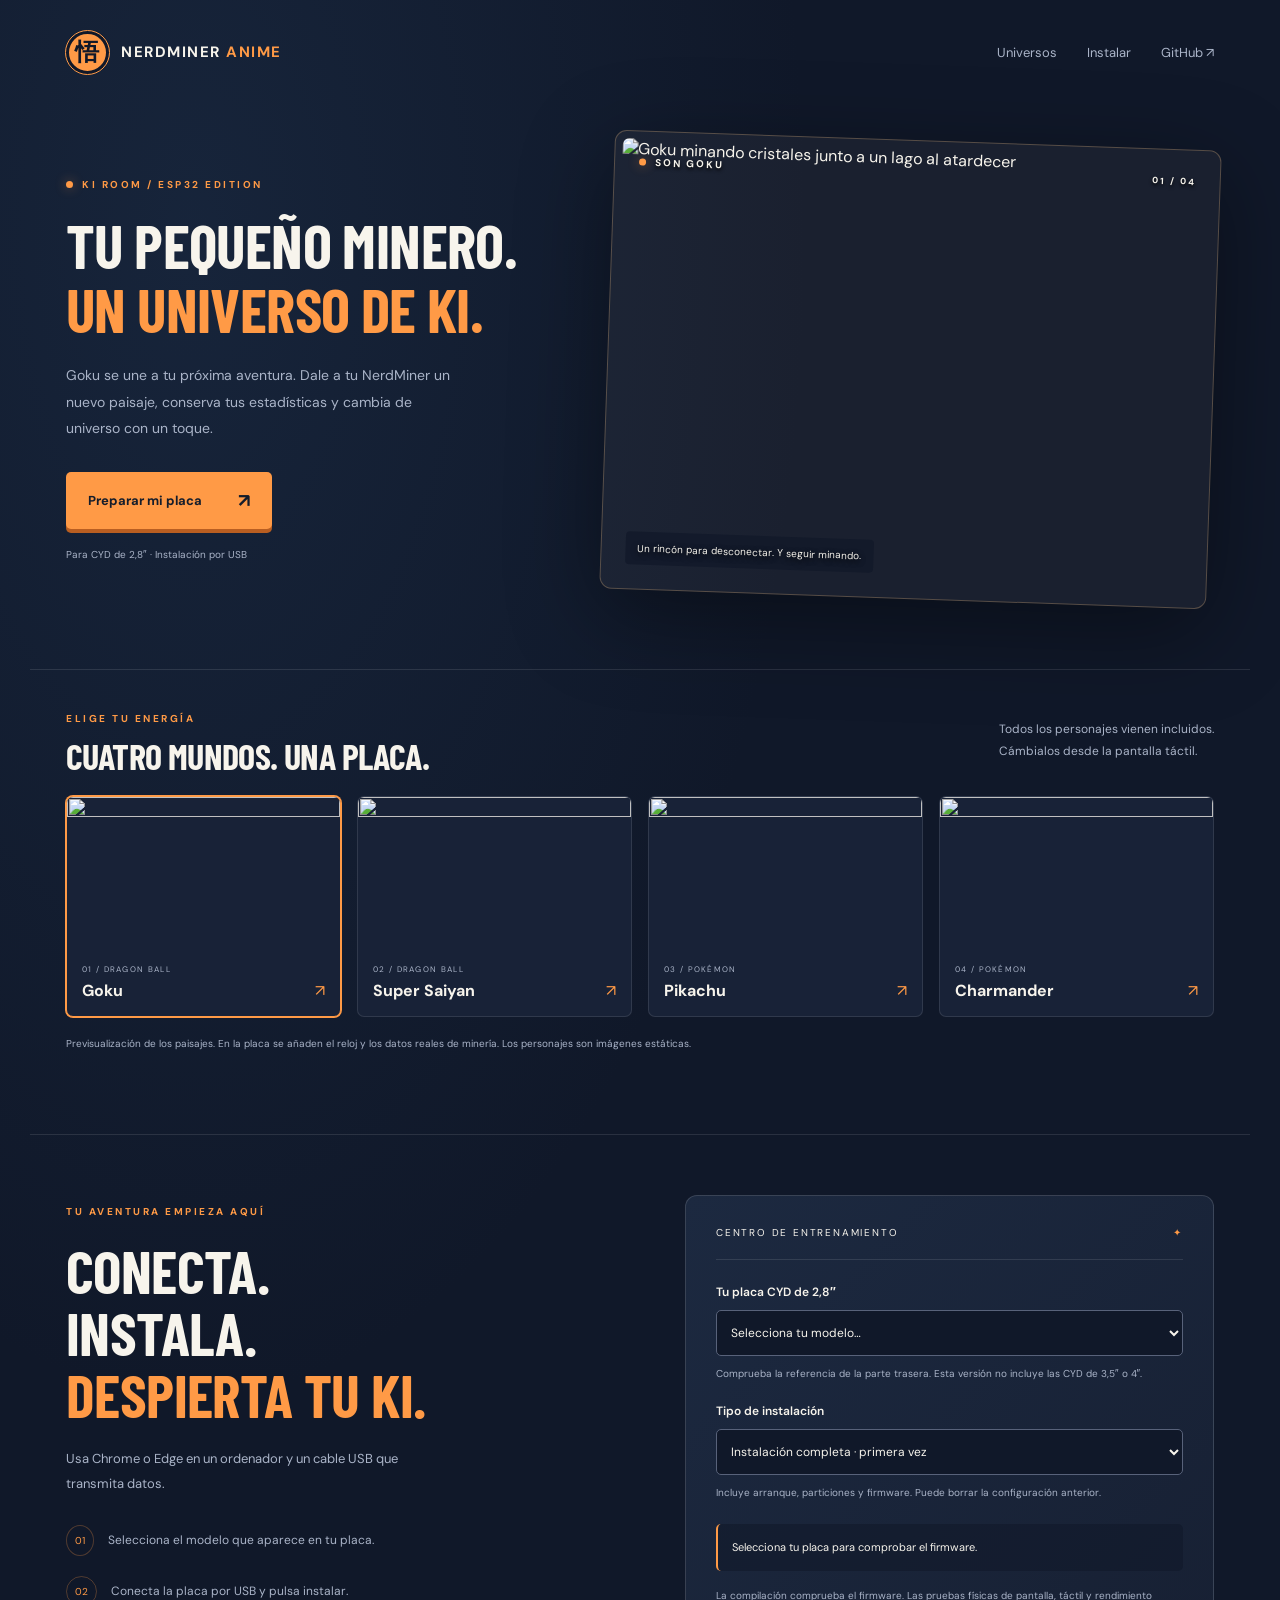
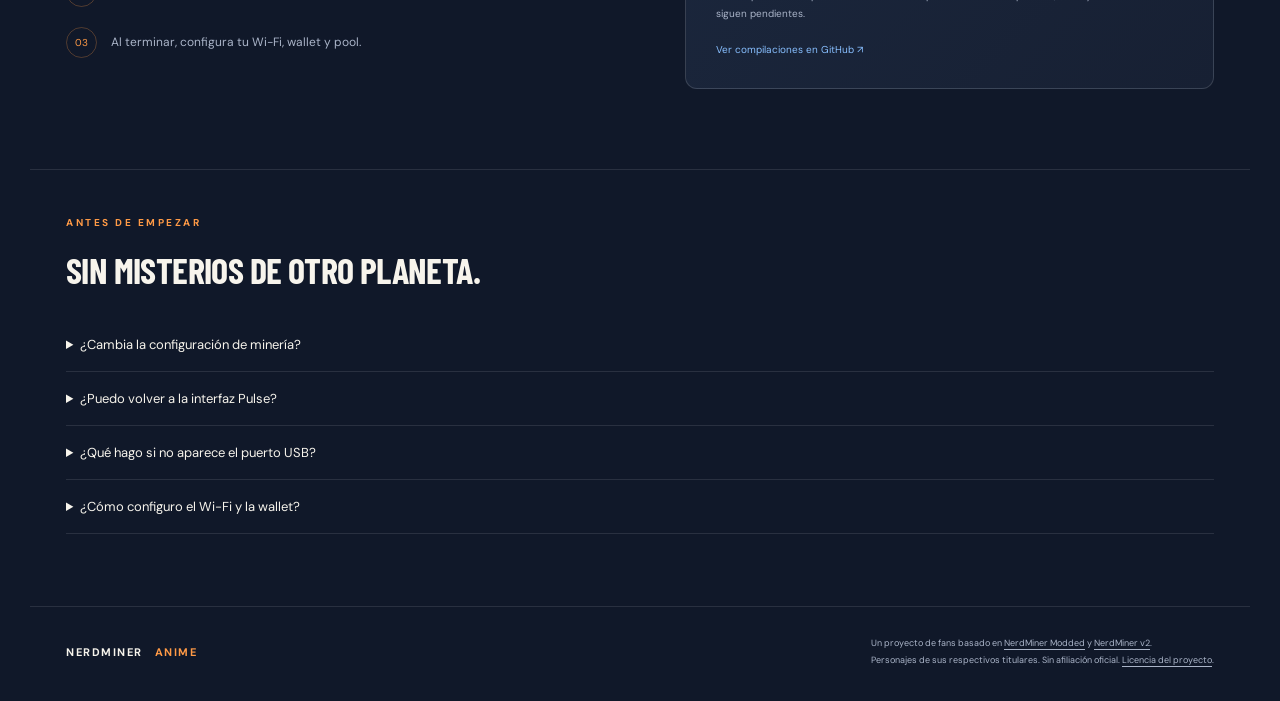
==== web/index.html @ 2f8c3a68 "Add Goku-themed KI Room web installer and automatic CYD builds Build both CYD variants before packag" ====
<!doctype html>
<html lang="es">
<head>
  <meta charset="utf-8">
  <meta name="viewport" content="width=device-width, initial-scale=1">
  <meta name="theme-color" content="#101829">
  <meta name="description" content="Instala NerdMiner Anime en tu CYD: Goku, Super Saiyan, Pikachu y Charmander en tu rincón de minería.">
  <title>NerdMiner Anime · KI Room</title>
  <link rel="stylesheet" href="style.css">
  <script type="module" src="https://unpkg.com/esp-web-tools@10/dist/web/install-button.js?module"></script>
  <script src="app.js" defer></script>
</head>
<body>
  <header class="nav wrap">
    <a class="brand" href="#"><span class="emblem" aria-hidden="true">悟</span><span>NERDMINER <strong>ANIME</strong></span></a>
    <nav aria-label="Principal"><a href="#universos">Universos</a><a href="#instalar">Instalar</a><a href="https://github.com/danielalejandrortizz-hash/NerdMiner-Anime">GitHub ↗</a></nav>
  </header>
  <main>
    <section class="hero wrap" aria-labelledby="hero-title">
      <div class="hero-copy">
        <p class="eyebrow"><span class="spark"></span> KI ROOM / ESP32 EDITION</p>
        <h1 id="hero-title">Tu pequeño minero.<br><em>Un universo de ki.</em></h1>
        <p class="intro">Goku se une a tu próxima aventura. Dale a tu NerdMiner un nuevo paisaje, conserva tus estadísticas y cambia de universo con un toque.</p>
        <a class="primary" href="#instalar">Preparar mi placa <span aria-hidden="true">↗</span></a>
        <p class="hero-note">Para CYD de 2,8″ · Instalación por USB</p>
      </div>
      <div class="scene-frame">
        <img id="hero-art" src="assets/goku-sunset.png" alt="Goku minando cristales junto a un lago al atardecer" fetchpriority="high" width="1448" height="1086">
        <div class="scene-label"><span class="spark"></span><span id="scene-name">SON GOKU</span><span>01 / 04</span></div>
        <span class="scene-caption">Un rincón para desconectar. Y seguir minando.</span>
      </div>
    </section>
    <section id="universos" class="universes wrap" aria-labelledby="universe-title">
      <div class="section-top"><div><p class="eyebrow">ELIGE TU ENERGÍA</p><h2 id="universe-title">Cuatro mundos. Una placa.</h2></div><p>Todos los personajes vienen incluidos.<br>Cámbialos desde la pantalla táctil.</p></div>
      <div class="characters" role="group" aria-label="Previsualizar personajes">
        <button class="character selected" data-scene="goku" aria-pressed="true"><img src="assets/goku-sunset.png" alt="" loading="lazy"><span><small>01 / DRAGON BALL</small><strong>Goku</strong><b aria-hidden="true">↗</b></span></button>
        <button class="character" data-scene="saiyan" aria-pressed="false"><img src="assets/saiyan-sunset.png" alt="" loading="lazy"><span><small>02 / DRAGON BALL</small><strong>Super Saiyan</strong><b aria-hidden="true">↗</b></span></button>
        <button class="character" data-scene="pikachu" aria-pressed="false"><img src="assets/pikachu-sunset.png" alt="" loading="lazy"><span><small>03 / POKÉMON</small><strong>Pikachu</strong><b aria-hidden="true">↗</b></span></button>
        <button class="character" data-scene="charmander" aria-pressed="false"><img src="assets/charmander-sunset.png" alt="" loading="lazy"><span><small>04 / POKÉMON</small><strong>Charmander</strong><b aria-hidden="true">↗</b></span></button>
      </div>
      <p class="caption">Previsualización de los paisajes. En la placa se añaden el reloj y los datos reales de minería. Los personajes son imágenes estáticas.</p>
    </section>
    <section id="instalar" class="installation wrap" aria-labelledby="install-title">
      <div class="install-copy"><p class="eyebrow">TU AVENTURA EMPIEZA AQUÍ</p><h2 id="install-title">Conecta.<br>Instala.<br><em>Despierta tu ki.</em></h2><p>Usa Chrome o Edge en un ordenador y un cable USB que transmita datos.</p><ol><li><span>01</span>Selecciona el modelo que aparece en tu placa.</li><li><span>02</span>Conecta la placa por USB y pulsa instalar.</li><li><span>03</span>Al terminar, configura tu Wi-Fi, wallet y pool.</li></ol></div>
      <div class="install-panel">
        <p class="panel-heading">CENTRO DE ENTRENAMIENTO <span aria-hidden="true">✦</span></p>
        <label for="board">Tu placa CYD de 2,8″</label>
        <select id="board"><option value="">Selecciona tu modelo…</option><option value="ESP32-2432S028R-Room">ESP32-2432S028R · un USB</option><option value="ESP32_2432S028_2USB-Room">ESP32-2432S028 · dos USB</option></select>
        <p class="field-help">Comprueba la referencia de la parte trasera. Esta versión no incluye las CYD de 3,5″ o 4″.</p>
        <label for="install-mode">Tipo de instalación</label>
        <select id="install-mode"><option value="factory">Instalación completa · primera vez</option><option value="update">Actualizar · ya tengo KI Room instalado</option></select>
        <p id="mode-help" class="field-help">Incluye arranque, particiones y firmware. Puede borrar la configuración anterior.</p>
        <div class="build-state" id="build-state" role="status" aria-live="polite">Selecciona tu placa para comprobar el firmware.</div>
        <esp-web-install-button id="installer" hidden><button slot="activate" class="primary install-button">Instalar en mi placa <span aria-hidden="true">⚡</span></button><p slot="unsupported" class="browser-help">Abre esta página en Chrome o Edge en un ordenador con conexión USB.</p><p slot="not-allowed" class="browser-help">La instalación necesita HTTPS o localhost.</p></esp-web-install-button>
        <a id="download" class="download" hidden>Descargar archivo .bin ↓</a>
        <p id="hardware-note" class="fineprint">La compilación comprueba el firmware. Las pruebas físicas de pantalla, táctil y rendimiento siguen pendientes.</p>
        <a class="text-link" href="https://github.com/danielalejandrortizz-hash/NerdMiner-Anime/actions">Ver compilaciones en GitHub ↗</a>
      </div>
    </section>
    <section class="faq wrap" aria-labelledby="faq-title"><p class="eyebrow">ANTES DE EMPEZAR</p><h2 id="faq-title">Sin misterios de otro planeta.</h2><details><summary>¿Cambia la configuración de minería?</summary><p>KI Room conserva el código de minería, Stratum y los ajustes de wallet y pool del proyecto base. La interfaz añade los paisajes, el reloj y el selector de personajes. El rendimiento con esta interfaz está pendiente de pruebas en placa.</p></details><details><summary>¿Puedo volver a la interfaz Pulse?</summary><p>Sí. Abre la página TEMAS en la pantalla de la placa y toca «VOLVER A PULSE / ORIGINAL».</p></details><details><summary>¿Qué hago si no aparece el puerto USB?</summary><p>Prueba otro cable de datos, cierra otros programas que usen el puerto y revisa el controlador USB de tu placa. Si no conecta, consulta las instrucciones del fabricante para entrar en modo de arranque.</p></details><details><summary>¿Cómo configuro el Wi-Fi y la wallet?</summary><p>Tras la instalación, sigue las instrucciones de la pantalla y el portal de configuración del NerdMiner. Introduce tu Wi-Fi, la dirección pública de tu wallet y el pool. Nunca necesitas introducir la frase semilla de tu wallet.</p></details></section>
  </main>
  <footer class="wrap"><a class="brand" href="#">NERDMINER <strong>ANIME</strong></a><p>Un proyecto de fans basado en <a href="https://github.com/HenrysCat/NerdMiner-Modded">NerdMiner Modded</a> y <a href="https://github.com/BitMaker-hub/NerdMiner_v2">NerdMiner v2</a>.<br>Personajes de sus respectivos titulares. Sin afiliación oficial. <a href="https://github.com/danielalejandrortizz-hash/NerdMiner-Anime/blob/main/LICENSE">Licencia del proyecto</a>.</p></footer>
</body>
</html>
---- web/style.css ----
@import url('https://fonts.googleapis.com/css2?family=Barlow+Condensed:wght@600;700;800&family=DM+Sans:wght@400;500;600;700&display=swap');
:root{color-scheme:dark;--bg:#101829;--panel:#182237;--ink:#f7f4ec;--muted:#aab4c8;--orange:#ff9a46;--line:#ffffff1b;--blue:#88bfff;font-family:'DM Sans',sans-serif;scroll-behavior:smooth}*{box-sizing:border-box}body{margin:0;background:radial-gradient(ellipse at 15% 10%,#21375566,transparent 40%),var(--bg);color:var(--ink)}[hidden]{display:none!important}a{color:inherit;text-decoration:none}button,select{font:inherit}button,a,select{touch-action:manipulation}button:focus-visible,a:focus-visible,select:focus-visible,summary:focus-visible{outline:3px solid var(--blue);outline-offset:5px}.wrap{max-width:1220px;margin:auto;padding-left:36px;padding-right:36px}.nav{height:104px;display:flex;justify-content:space-between;align-items:center}.brand{display:flex;align-items:center;gap:12px;font-size:15px;letter-spacing:1.5px;font-weight:700}.brand strong{color:var(--orange)}.emblem{display:grid;place-items:center;background:var(--orange);border-radius:50%;color:var(--bg);font-size:24px;width:43px;height:43px;border:3px solid #101829;outline:1px solid var(--orange)}nav{display:flex;gap:30px;font-size:13px;color:var(--muted)}nav a:hover,.text-link:hover{color:var(--orange)}.hero{display:grid;grid-template-columns:.92fr 1.08fr;align-items:center;gap:24px;min-height:555px;padding-top:36px;padding-bottom:70px}.eyebrow{font-size:10px;font-weight:700;letter-spacing:2.5px;color:var(--orange);display:flex;align-items:center;gap:9px}.spark{display:inline-block;width:7px;height:7px;border-radius:50%;background:var(--orange);box-shadow:0 0 12px #ff9a4677}h1,h2{font-family:'Barlow Condensed','Arial Narrow',sans-serif;text-transform:uppercase;letter-spacing:-.6px;line-height:1.03;margin:22px 0}h1{font-size:clamp(46px,4.8vw,68px)}em{font-style:normal;color:var(--orange)}.intro{max-width:400px;color:var(--muted);font-size:14px;line-height:1.9;margin-bottom:30px}.primary{background:var(--orange);color:#151d2b;display:inline-flex;justify-content:space-between;align-items:center;gap:36px;padding:16px 22px;font-size:13px;font-weight:700;border:0;border-radius:5px;cursor:pointer;box-shadow:0 4px 0 #b95e21;transition:background .2s,transform .2s}.primary:hover{background:#ffb36e;transform:translateY(-2px)}.primary span{font-size:19px}.hero-note{font-size:10px;color:var(--muted);margin-top:19px}.scene-frame{position:relative;border:1px solid #ffc68944;border-radius:12px;padding:7px;background:#ffddac0b;transform:rotate(2deg);box-shadow:0 24px 90px #0006}.scene-frame>img{display:block;width:100%;height:auto;aspect-ratio:4/3;object-fit:cover;border-radius:7px}.scene-label{position:absolute;left:24px;right:24px;top:24px;display:flex;align-items:center;gap:9px;font-size:10px;font-weight:700;letter-spacing:2px;text-shadow:0 2px 4px #000}.scene-label>span:last-child{margin-left:auto;font-size:9px}.scene-caption{position:absolute;left:24px;right:24px;bottom:24px;font-size:10px;text-shadow:0 2px 6px #000;background:#101829b3;padding:10px 12px;border-radius:4px;width:fit-content}.universes{padding-top:32px;padding-bottom:72px;border-top:1px solid var(--line)}.section-top{display:flex;align-items:end;justify-content:space-between;margin-bottom:22px}.section-top h2{font-size:36px;margin:12px 0 0}.section-top>p{font-size:12px;line-height:1.8;color:var(--muted)}.characters{display:grid;grid-template-columns:repeat(4,1fr);gap:16px}.character{text-align:left;padding:0;border:1px solid var(--line);border-radius:7px;overflow:hidden;background:var(--panel);color:var(--ink);cursor:pointer;transition:transform .2s,border-color .2s}.character:hover{transform:translateY(-4px);border-color:var(--orange)}.character.selected{border-color:var(--orange);box-shadow:0 0 0 1px var(--orange)}.character img{display:block;width:100%;aspect-ratio:1.8;object-fit:cover}.character>span{padding:15px;display:grid;grid-template-columns:1fr auto;gap:6px}.character small{grid-column:1/-1;color:var(--muted);font-size:8px;letter-spacing:1.3px}.character strong{font-size:16px}.character b{color:var(--orange);font-weight:400}.caption{font-size:10px;color:var(--muted);line-height:1.7;margin-top:18px}.installation{display:grid;grid-template-columns:1fr 1fr;gap:90px;padding-top:60px;padding-bottom:80px;border-top:1px solid var(--line)}.install-copy h2{font-size:60px;margin-top:22px}.install-copy>p:not(.eyebrow){max-width:340px;font-size:13px;line-height:1.9;color:var(--muted)}ol{list-style:none;padding:0;margin-top:28px}li{display:flex;gap:14px;align-items:center;margin:20px 0;font-size:12px;color:var(--muted)}li>span{color:var(--orange);font-size:10px;border:1px solid #ff9a4644;padding:8px;border-radius:50%}.install-panel{background:linear-gradient(135deg,#1c2940,#172033);border:1px solid #ffffff24;border-radius:12px;padding:30px;align-self:start}.panel-heading{font-size:10px;letter-spacing:1.8px;border-bottom:1px solid var(--line);padding-bottom:20px;margin:0 0 24px;display:flex;justify-content:space-between}.panel-heading span{color:var(--orange)}label{display:block;font-size:12px;font-weight:600;margin:20px 0 10px}select{width:100%;background:#101829;color:var(--ink);border:1px solid #58627a;border-radius:5px;padding:13px 10px;font-size:12px}.field-help{font-size:10px;line-height:1.8;color:var(--muted);margin-top:9px}.build-state{font-size:11px;line-height:1.7;background:#10182988;padding:14px;border-radius:5px;margin:22px 0 16px;border-left:2px solid var(--orange)}.install-button{width:100%;margin-bottom:14px}.download{display:block;text-align:center;color:var(--blue);font-size:11px;padding:10px}.fineprint,.browser-help{color:var(--muted);font-size:10px;line-height:1.8}.text-link{display:inline-block;font-size:10px;color:var(--blue);margin-top:10px}.faq{padding-top:36px;padding-bottom:72px;border-top:1px solid var(--line)}.faq h2{font-size:36px;margin-bottom:30px}details{border-bottom:1px solid var(--line);padding:18px 0}summary{cursor:pointer;font-size:13px}details p{font-size:12px;color:var(--muted);line-height:1.9;max-width:800px}footer{border-top:1px solid var(--line);display:flex;justify-content:space-between;gap:30px;padding-top:28px;padding-bottom:32px}footer .brand{font-size:11px}footer p{font-size:9px;color:var(--muted);line-height:1.9;margin:0}footer p a{text-decoration:underline;text-underline-offset:3px}@media(max-width:900px){.hero{grid-template-columns:1fr 1fr;gap:20px}h1{font-size:48px}.installation{gap:40px}.install-copy h2{font-size:52px}.characters{gap:10px}.character strong{font-size:13px}}@media(max-width:640px){.wrap{padding-left:22px;padding-right:22px}.nav{height:85px}.brand{font-size:11px;gap:8px}.emblem{width:34px;height:34px;font-size:20px}nav{gap:16px;font-size:11px}nav a:first-child{display:none}.hero{grid-template-columns:1fr;padding-top:26px;gap:36px;padding-bottom:54px}h1{font-size:54px}.intro{max-width:100%}.scene-frame{transform:rotate(1deg)}.section-top{display:block}.section-top h2,.faq h2{font-size:32px}.characters{grid-template-columns:1fr 1fr;gap:14px}.character strong{font-size:15px}.installation{grid-template-columns:1fr;gap:26px;padding-top:36px;padding-bottom:50px}.install-copy h2{font-size:52px}.install-panel{padding:23px}.universes{padding-bottom:42px}footer{flex-direction:column;gap:18px}.hero-note{font-size:11px}}@media(prefers-reduced-motion:reduce){:root{scroll-behavior:auto}*{transition:none!important}}
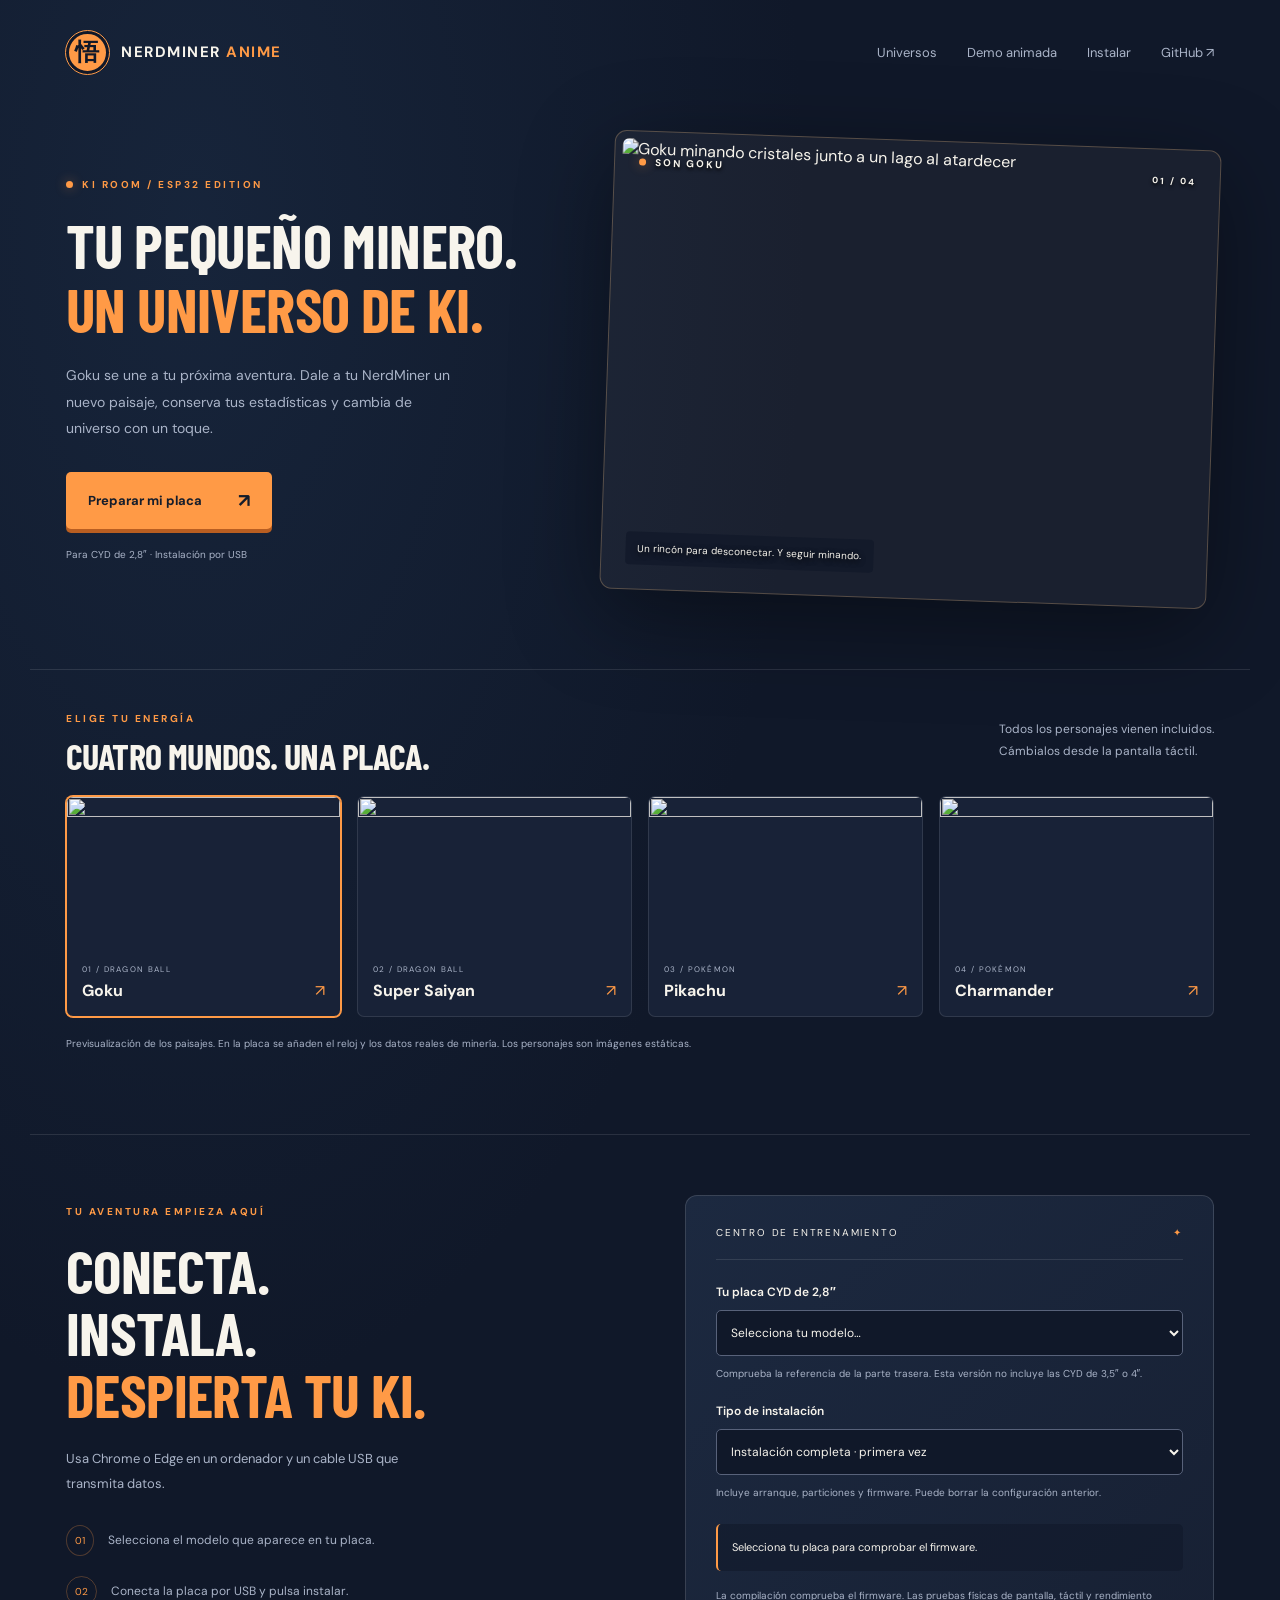
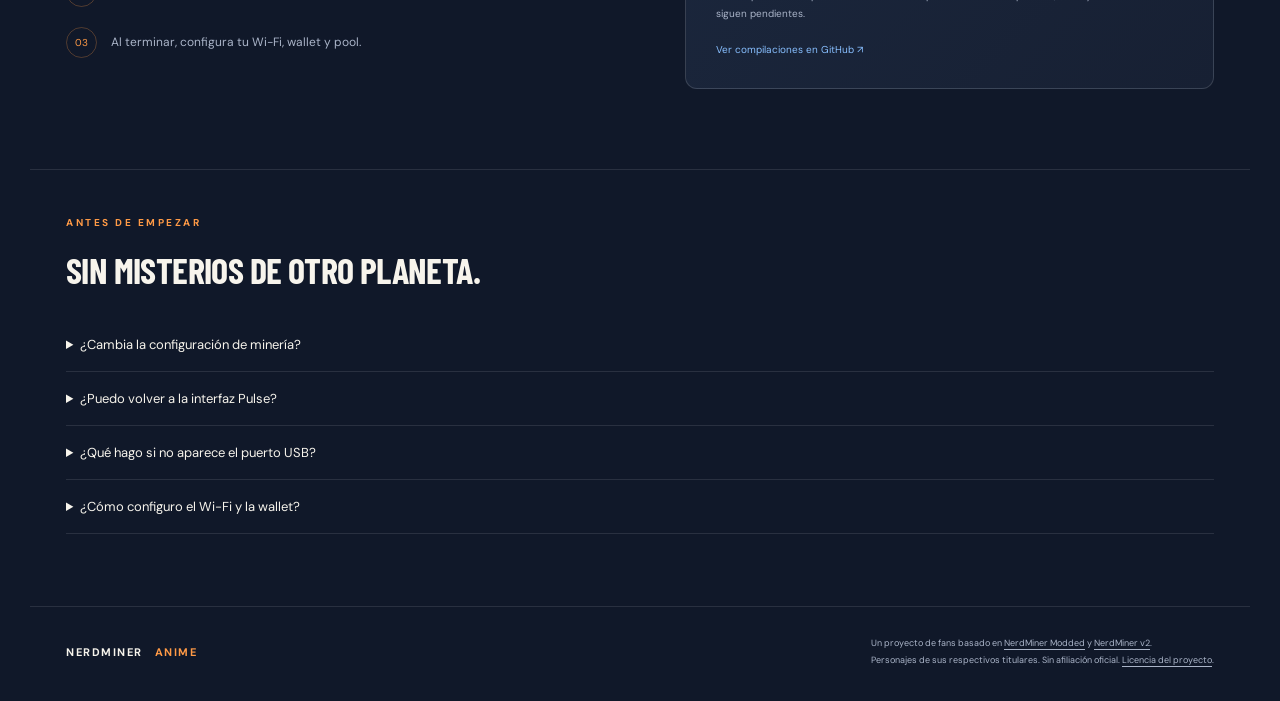
==== commit e425a386: "Add approved animated KI Miner demo with Goku mining effects" ====
--- a/web/index.html
+++ b/web/index.html
@@ -13,7 +13,7 @@
 <body>
   <header class="nav wrap">
     <a class="brand" href="#"><span class="emblem" aria-hidden="true">悟</span><span>NERDMINER <strong>ANIME</strong></span></a>
-    <nav aria-label="Principal"><a href="#universos">Universos</a><a href="#instalar">Instalar</a><a href="https://github.com/danielalejandrortizz-hash/NerdMiner-Anime">GitHub ↗</a></nav>
+    <nav aria-label="Principal"><a href="#universos">Universos</a><a href="demo/">Demo animada</a><a href="#instalar">Instalar</a><a href="https://github.com/danielalejandrortizz-hash/NerdMiner-Anime">GitHub ↗</a></nav>
   </header>
   <main>
     <section class="hero wrap" aria-labelledby="hero-title">
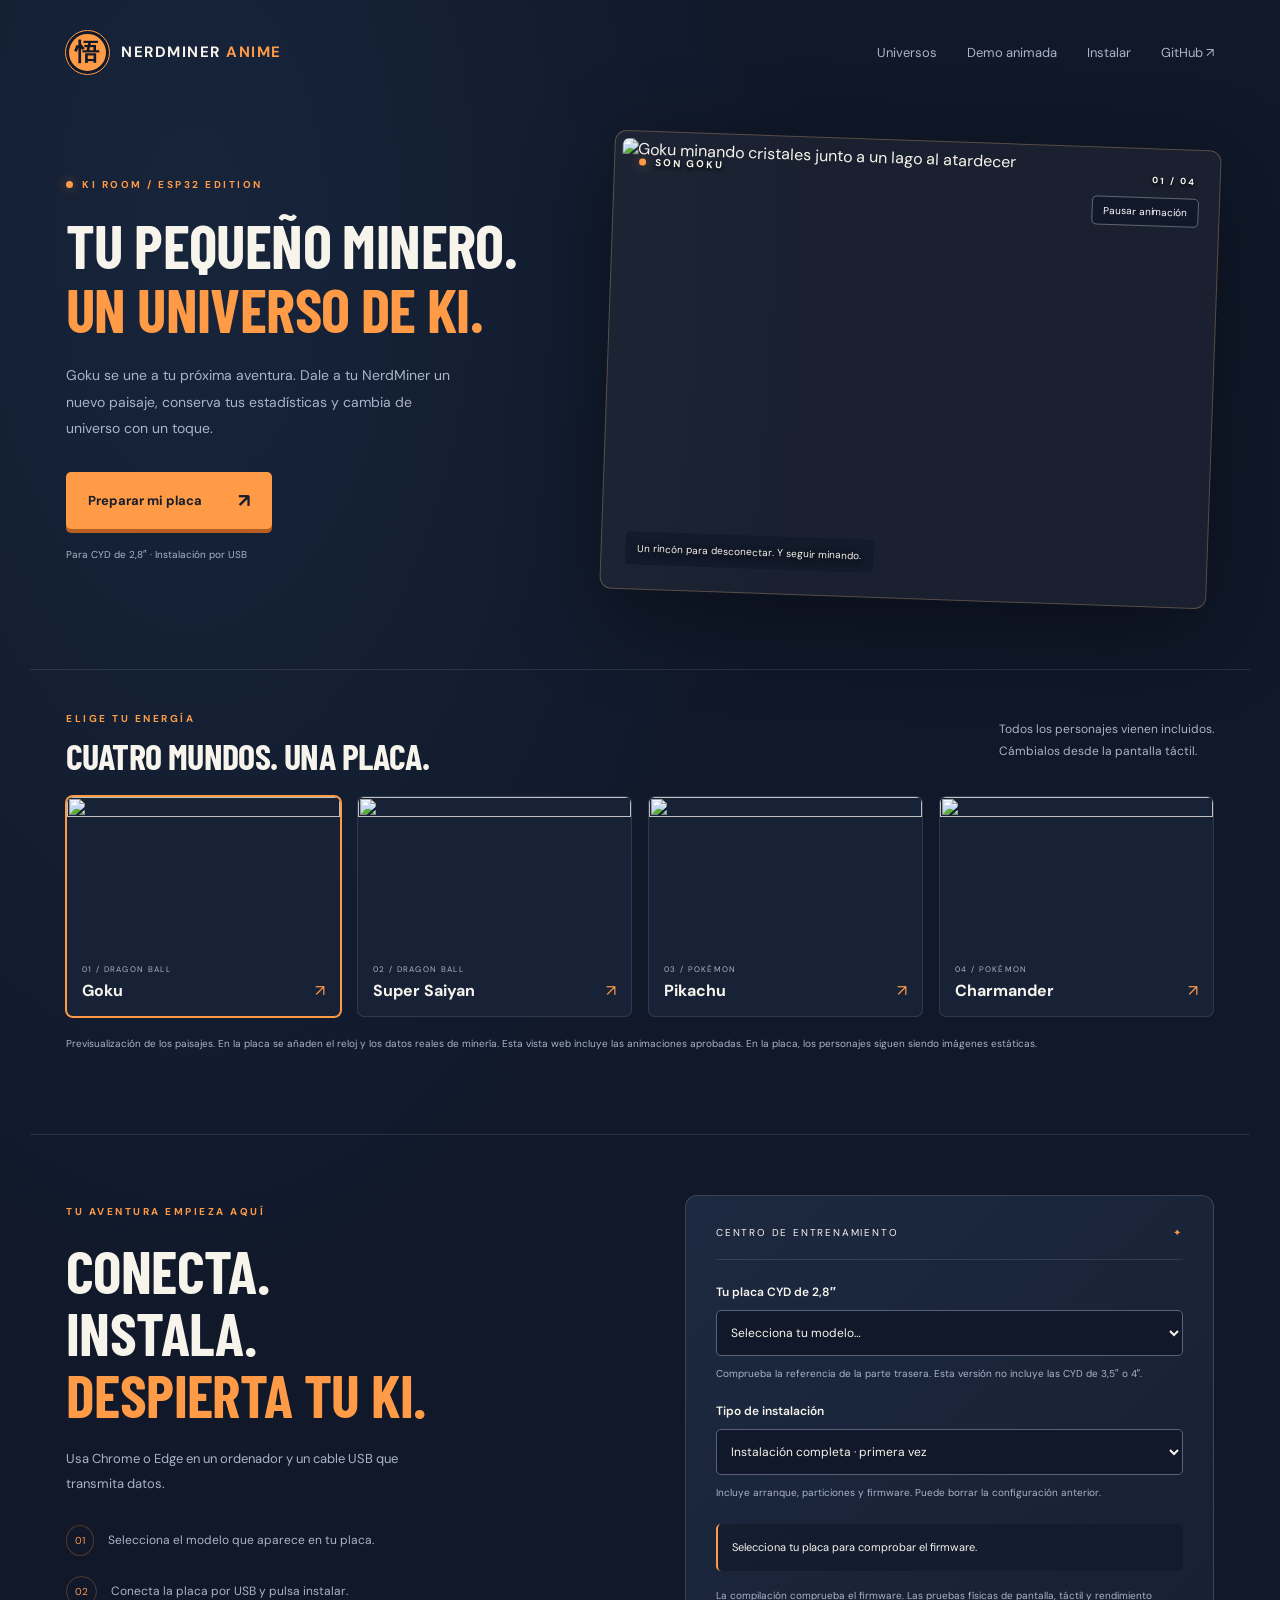
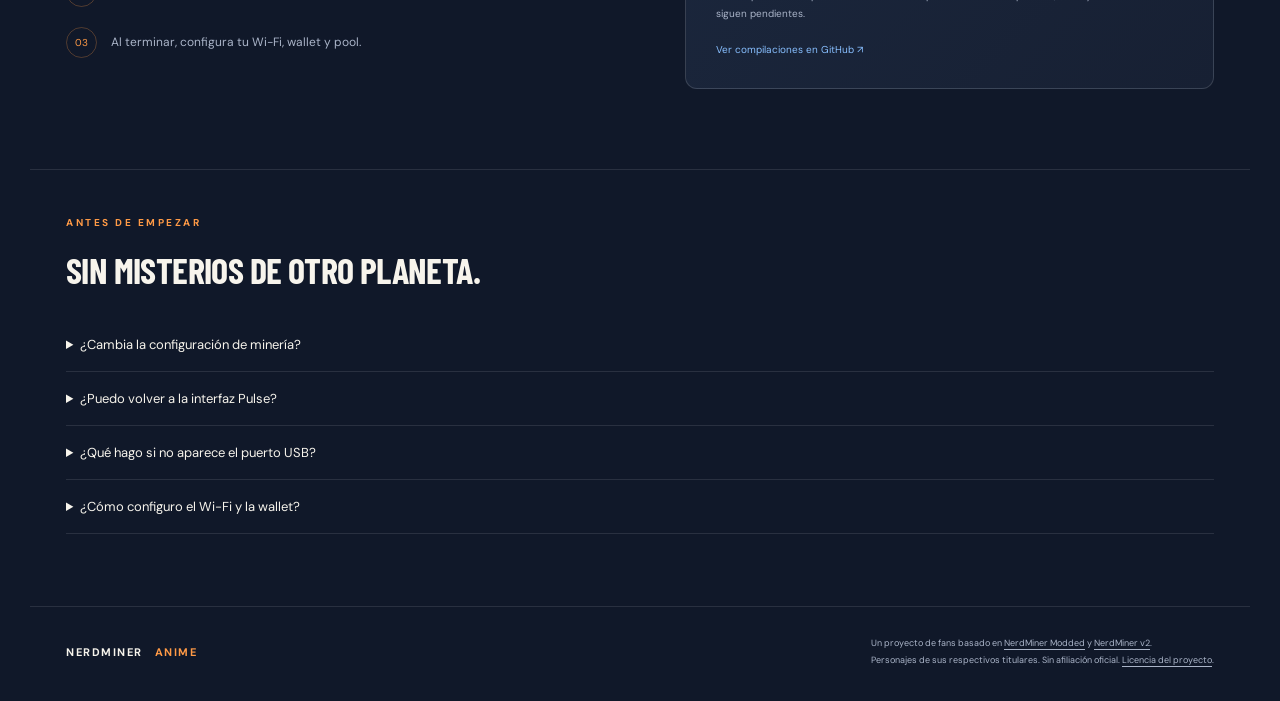
==== commit 53e000e6: "Animate installer hero directly with approved character and lake effects" ====
--- a/web/index.html
+++ b/web/index.html
@@ -9,6 +9,7 @@
   <link rel="stylesheet" href="style.css">
   <script type="module" src="https://unpkg.com/esp-web-tools@10/dist/web/install-button.js?module"></script>
   <script src="app.js" defer></script>
+  <script src="scene-animation.js?v=1" defer></script>
 </head>
 <body>
   <header class="nav wrap">
@@ -25,6 +26,7 @@
         <p class="hero-note">Para CYD de 2,8″ · Instalación por USB</p>
       </div>
       <div class="scene-frame">
+        <button id="hero-pause" class="animation-pause" aria-pressed="false">Pausar animación</button>
         <img id="hero-art" src="assets/goku-sunset.png" alt="Goku minando cristales junto a un lago al atardecer" fetchpriority="high" width="1448" height="1086">
         <div class="scene-label"><span class="spark"></span><span id="scene-name">SON GOKU</span><span>01 / 04</span></div>
         <span class="scene-caption">Un rincón para desconectar. Y seguir minando.</span>
@@ -38,7 +40,7 @@
         <button class="character" data-scene="pikachu" aria-pressed="false"><img src="assets/pikachu-sunset.png" alt="" loading="lazy"><span><small>03 / POKÉMON</small><strong>Pikachu</strong><b aria-hidden="true">↗</b></span></button>
         <button class="character" data-scene="charmander" aria-pressed="false"><img src="assets/charmander-sunset.png" alt="" loading="lazy"><span><small>04 / POKÉMON</small><strong>Charmander</strong><b aria-hidden="true">↗</b></span></button>
       </div>
-      <p class="caption">Previsualización de los paisajes. En la placa se añaden el reloj y los datos reales de minería. Los personajes son imágenes estáticas.</p>
+      <p class="caption">Previsualización de los paisajes. En la placa se añaden el reloj y los datos reales de minería. Esta vista web incluye las animaciones aprobadas. En la placa, los personajes siguen siendo imágenes estáticas.</p>
     </section>
     <section id="instalar" class="installation wrap" aria-labelledby="install-title">
       <div class="install-copy"><p class="eyebrow">TU AVENTURA EMPIEZA AQUÍ</p><h2 id="install-title">Conecta.<br>Instala.<br><em>Despierta tu ki.</em></h2><p>Usa Chrome o Edge en un ordenador y un cable USB que transmita datos.</p><ol><li><span>01</span>Selecciona el modelo que aparece en tu placa.</li><li><span>02</span>Conecta la placa por USB y pulsa instalar.</li><li><span>03</span>Al terminar, configura tu Wi-Fi, wallet y pool.</li></ol></div>
--- a/web/style.css
+++ b/web/style.css
@@ -1,2 +1,5 @@
 @import url('https://fonts.googleapis.com/css2?family=Barlow+Condensed:wght@600;700;800&family=DM+Sans:wght@400;500;600;700&display=swap');
 :root{color-scheme:dark;--bg:#101829;--panel:#182237;--ink:#f7f4ec;--muted:#aab4c8;--orange:#ff9a46;--line:#ffffff1b;--blue:#88bfff;font-family:'DM Sans',sans-serif;scroll-behavior:smooth}*{box-sizing:border-box}body{margin:0;background:radial-gradient(ellipse at 15% 10%,#21375566,transparent 40%),var(--bg);color:var(--ink)}[hidden]{display:none!important}a{color:inherit;text-decoration:none}button,select{font:inherit}button,a,select{touch-action:manipulation}button:focus-visible,a:focus-visible,select:focus-visible,summary:focus-visible{outline:3px solid var(--blue);outline-offset:5px}.wrap{max-width:1220px;margin:auto;padding-left:36px;padding-right:36px}.nav{height:104px;display:flex;justify-content:space-between;align-items:center}.brand{display:flex;align-items:center;gap:12px;font-size:15px;letter-spacing:1.5px;font-weight:700}.brand strong{color:var(--orange)}.emblem{display:grid;place-items:center;background:var(--orange);border-radius:50%;color:var(--bg);font-size:24px;width:43px;height:43px;border:3px solid #101829;outline:1px solid var(--orange)}nav{display:flex;gap:30px;font-size:13px;color:var(--muted)}nav a:hover,.text-link:hover{color:var(--orange)}.hero{display:grid;grid-template-columns:.92fr 1.08fr;align-items:center;gap:24px;min-height:555px;padding-top:36px;padding-bottom:70px}.eyebrow{font-size:10px;font-weight:700;letter-spacing:2.5px;color:var(--orange);display:flex;align-items:center;gap:9px}.spark{display:inline-block;width:7px;height:7px;border-radius:50%;background:var(--orange);box-shadow:0 0 12px #ff9a4677}h1,h2{font-family:'Barlow Condensed','Arial Narrow',sans-serif;text-transform:uppercase;letter-spacing:-.6px;line-height:1.03;margin:22px 0}h1{font-size:clamp(46px,4.8vw,68px)}em{font-style:normal;color:var(--orange)}.intro{max-width:400px;color:var(--muted);font-size:14px;line-height:1.9;margin-bottom:30px}.primary{background:var(--orange);color:#151d2b;display:inline-flex;justify-content:space-between;align-items:center;gap:36px;padding:16px 22px;font-size:13px;font-weight:700;border:0;border-radius:5px;cursor:pointer;box-shadow:0 4px 0 #b95e21;transition:background .2s,transform .2s}.primary:hover{background:#ffb36e;transform:translateY(-2px)}.primary span{font-size:19px}.hero-note{font-size:10px;color:var(--muted);margin-top:19px}.scene-frame{position:relative;border:1px solid #ffc68944;border-radius:12px;padding:7px;background:#ffddac0b;transform:rotate(2deg);box-shadow:0 24px 90px #0006}.scene-frame>img{display:block;width:100%;height:auto;aspect-ratio:4/3;object-fit:cover;border-radius:7px}.scene-label{position:absolute;left:24px;right:24px;top:24px;display:flex;align-items:center;gap:9px;font-size:10px;font-weight:700;letter-spacing:2px;text-shadow:0 2px 4px #000}.scene-label>span:last-child{margin-left:auto;font-size:9px}.scene-caption{position:absolute;left:24px;right:24px;bottom:24px;font-size:10px;text-shadow:0 2px 6px #000;background:#101829b3;padding:10px 12px;border-radius:4px;width:fit-content}.universes{padding-top:32px;padding-bottom:72px;border-top:1px solid var(--line)}.section-top{display:flex;align-items:end;justify-content:space-between;margin-bottom:22px}.section-top h2{font-size:36px;margin:12px 0 0}.section-top>p{font-size:12px;line-height:1.8;color:var(--muted)}.characters{display:grid;grid-template-columns:repeat(4,1fr);gap:16px}.character{text-align:left;padding:0;border:1px solid var(--line);border-radius:7px;overflow:hidden;background:var(--panel);color:var(--ink);cursor:pointer;transition:transform .2s,border-color .2s}.character:hover{transform:translateY(-4px);border-color:var(--orange)}.character.selected{border-color:var(--orange);box-shadow:0 0 0 1px var(--orange)}.character img{display:block;width:100%;aspect-ratio:1.8;object-fit:cover}.character>span{padding:15px;display:grid;grid-template-columns:1fr auto;gap:6px}.character small{grid-column:1/-1;color:var(--muted);font-size:8px;letter-spacing:1.3px}.character strong{font-size:16px}.character b{color:var(--orange);font-weight:400}.caption{font-size:10px;color:var(--muted);line-height:1.7;margin-top:18px}.installation{display:grid;grid-template-columns:1fr 1fr;gap:90px;padding-top:60px;padding-bottom:80px;border-top:1px solid var(--line)}.install-copy h2{font-size:60px;margin-top:22px}.install-copy>p:not(.eyebrow){max-width:340px;font-size:13px;line-height:1.9;color:var(--muted)}ol{list-style:none;padding:0;margin-top:28px}li{display:flex;gap:14px;align-items:center;margin:20px 0;font-size:12px;color:var(--muted)}li>span{color:var(--orange);font-size:10px;border:1px solid #ff9a4644;padding:8px;border-radius:50%}.install-panel{background:linear-gradient(135deg,#1c2940,#172033);border:1px solid #ffffff24;border-radius:12px;padding:30px;align-self:start}.panel-heading{font-size:10px;letter-spacing:1.8px;border-bottom:1px solid var(--line);padding-bottom:20px;margin:0 0 24px;display:flex;justify-content:space-between}.panel-heading span{color:var(--orange)}label{display:block;font-size:12px;font-weight:600;margin:20px 0 10px}select{width:100%;background:#101829;color:var(--ink);border:1px solid #58627a;border-radius:5px;padding:13px 10px;font-size:12px}.field-help{font-size:10px;line-height:1.8;color:var(--muted);margin-top:9px}.build-state{font-size:11px;line-height:1.7;background:#10182988;padding:14px;border-radius:5px;margin:22px 0 16px;border-left:2px solid var(--orange)}.install-button{width:100%;margin-bottom:14px}.download{display:block;text-align:center;color:var(--blue);font-size:11px;padding:10px}.fineprint,.browser-help{color:var(--muted);font-size:10px;line-height:1.8}.text-link{display:inline-block;font-size:10px;color:var(--blue);margin-top:10px}.faq{padding-top:36px;padding-bottom:72px;border-top:1px solid var(--line)}.faq h2{font-size:36px;margin-bottom:30px}details{border-bottom:1px solid var(--line);padding:18px 0}summary{cursor:pointer;font-size:13px}details p{font-size:12px;color:var(--muted);line-height:1.9;max-width:800px}footer{border-top:1px solid var(--line);display:flex;justify-content:space-between;gap:30px;padding-top:28px;padding-bottom:32px}footer .brand{font-size:11px}footer p{font-size:9px;color:var(--muted);line-height:1.9;margin:0}footer p a{text-decoration:underline;text-underline-offset:3px}@media(max-width:900px){.hero{grid-template-columns:1fr 1fr;gap:20px}h1{font-size:48px}.installation{gap:40px}.install-copy h2{font-size:52px}.characters{gap:10px}.character strong{font-size:13px}}@media(max-width:640px){.wrap{padding-left:22px;padding-right:22px}.nav{height:85px}.brand{font-size:11px;gap:8px}.emblem{width:34px;height:34px;font-size:20px}nav{gap:16px;font-size:11px}nav a:first-child{display:none}.hero{grid-template-columns:1fr;padding-top:26px;gap:36px;padding-bottom:54px}h1{font-size:54px}.intro{max-width:100%}.scene-frame{transform:rotate(1deg)}.section-top{display:block}.section-top h2,.faq h2{font-size:32px}.characters{grid-template-columns:1fr 1fr;gap:14px}.character strong{font-size:15px}.installation{grid-template-columns:1fr;gap:26px;padding-top:36px;padding-bottom:50px}.install-copy h2{font-size:52px}.install-panel{padding:23px}.universes{padding-bottom:42px}footer{flex-direction:column;gap:18px}.hero-note{font-size:11px}}@media(prefers-reduced-motion:reduce){:root{scroll-behavior:auto}*{transition:none!important}}
+
+/* Approved animated scene, directly on the installer. */
+.scene-frame>.scene-motion{position:absolute;left:7px;top:7px;width:calc(100% - 14px);height:calc(100% - 14px);border-radius:7px;pointer-events:none}.scene-label,.scene-caption{z-index:1}.animation-pause{position:absolute;right:20px;top:48px;z-index:2;border:1px solid #ffffff55;border-radius:5px;padding:7px 10px;background:#101829c9;color:#fff;font:inherit;font-size:10px;cursor:pointer}.animation-pause:focus-visible{outline:3px solid var(--blue);outline-offset:3px}
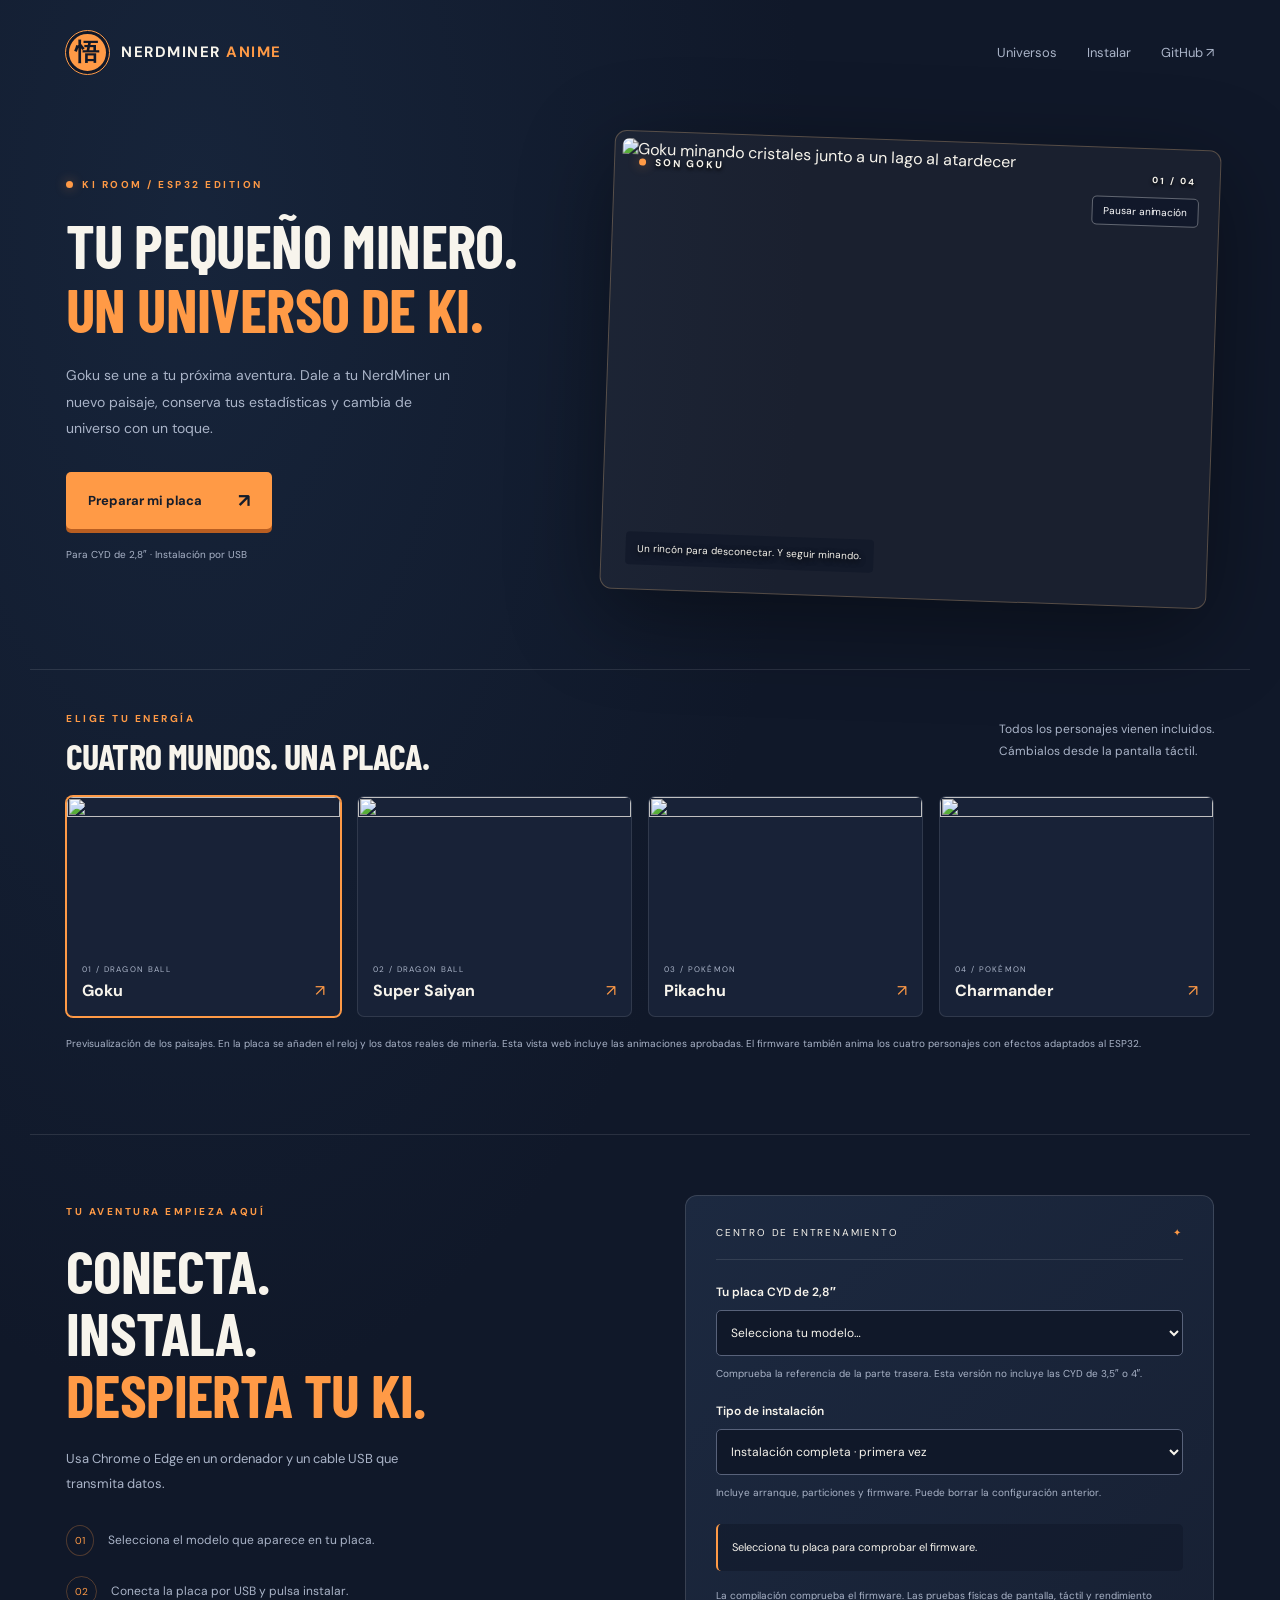
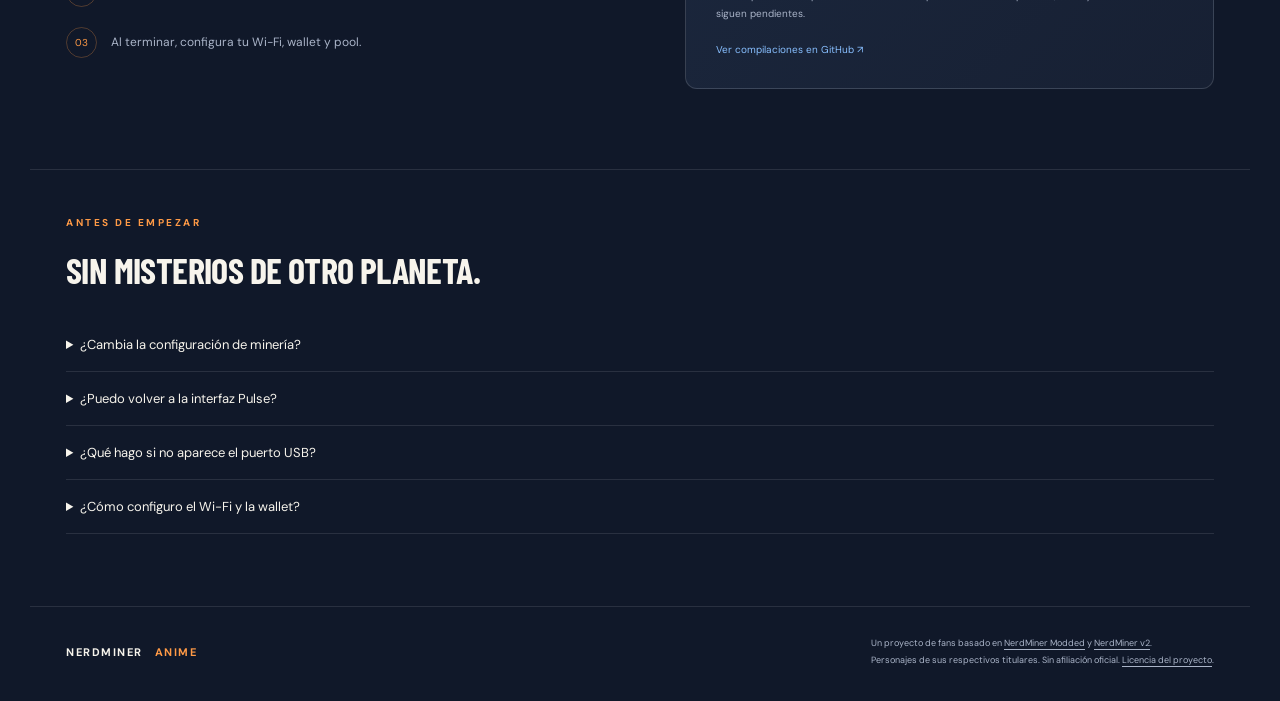
==== commit a1edaa1b: "Animate all four characters in CYD firmware with bounded row updates" ====
--- a/web/index.html
+++ b/web/index.html
@@ -14,7 +14,7 @@
 <body>
   <header class="nav wrap">
     <a class="brand" href="#"><span class="emblem" aria-hidden="true">悟</span><span>NERDMINER <strong>ANIME</strong></span></a>
-    <nav aria-label="Principal"><a href="#universos">Universos</a><a href="demo/">Demo animada</a><a href="#instalar">Instalar</a><a href="https://github.com/danielalejandrortizz-hash/NerdMiner-Anime">GitHub ↗</a></nav>
+    <nav aria-label="Principal"><a href="#universos">Universos</a><a href="#instalar">Instalar</a><a href="https://github.com/danielalejandrortizz-hash/NerdMiner-Anime">GitHub ↗</a></nav>
   </header>
   <main>
     <section class="hero wrap" aria-labelledby="hero-title">
@@ -40,7 +40,7 @@
         <button class="character" data-scene="pikachu" aria-pressed="false"><img src="assets/pikachu-sunset.png" alt="" loading="lazy"><span><small>03 / POKÉMON</small><strong>Pikachu</strong><b aria-hidden="true">↗</b></span></button>
         <button class="character" data-scene="charmander" aria-pressed="false"><img src="assets/charmander-sunset.png" alt="" loading="lazy"><span><small>04 / POKÉMON</small><strong>Charmander</strong><b aria-hidden="true">↗</b></span></button>
       </div>
-      <p class="caption">Previsualización de los paisajes. En la placa se añaden el reloj y los datos reales de minería. Esta vista web incluye las animaciones aprobadas. En la placa, los personajes siguen siendo imágenes estáticas.</p>
+      <p class="caption">Previsualización de los paisajes. En la placa se añaden el reloj y los datos reales de minería. Esta vista web incluye las animaciones aprobadas. El firmware también anima los cuatro personajes con efectos adaptados al ESP32.</p>
     </section>
     <section id="instalar" class="installation wrap" aria-labelledby="install-title">
       <div class="install-copy"><p class="eyebrow">TU AVENTURA EMPIEZA AQUÍ</p><h2 id="install-title">Conecta.<br>Instala.<br><em>Despierta tu ki.</em></h2><p>Usa Chrome o Edge en un ordenador y un cable USB que transmita datos.</p><ol><li><span>01</span>Selecciona el modelo que aparece en tu placa.</li><li><span>02</span>Conecta la placa por USB y pulsa instalar.</li><li><span>03</span>Al terminar, configura tu Wi-Fi, wallet y pool.</li></ol></div>
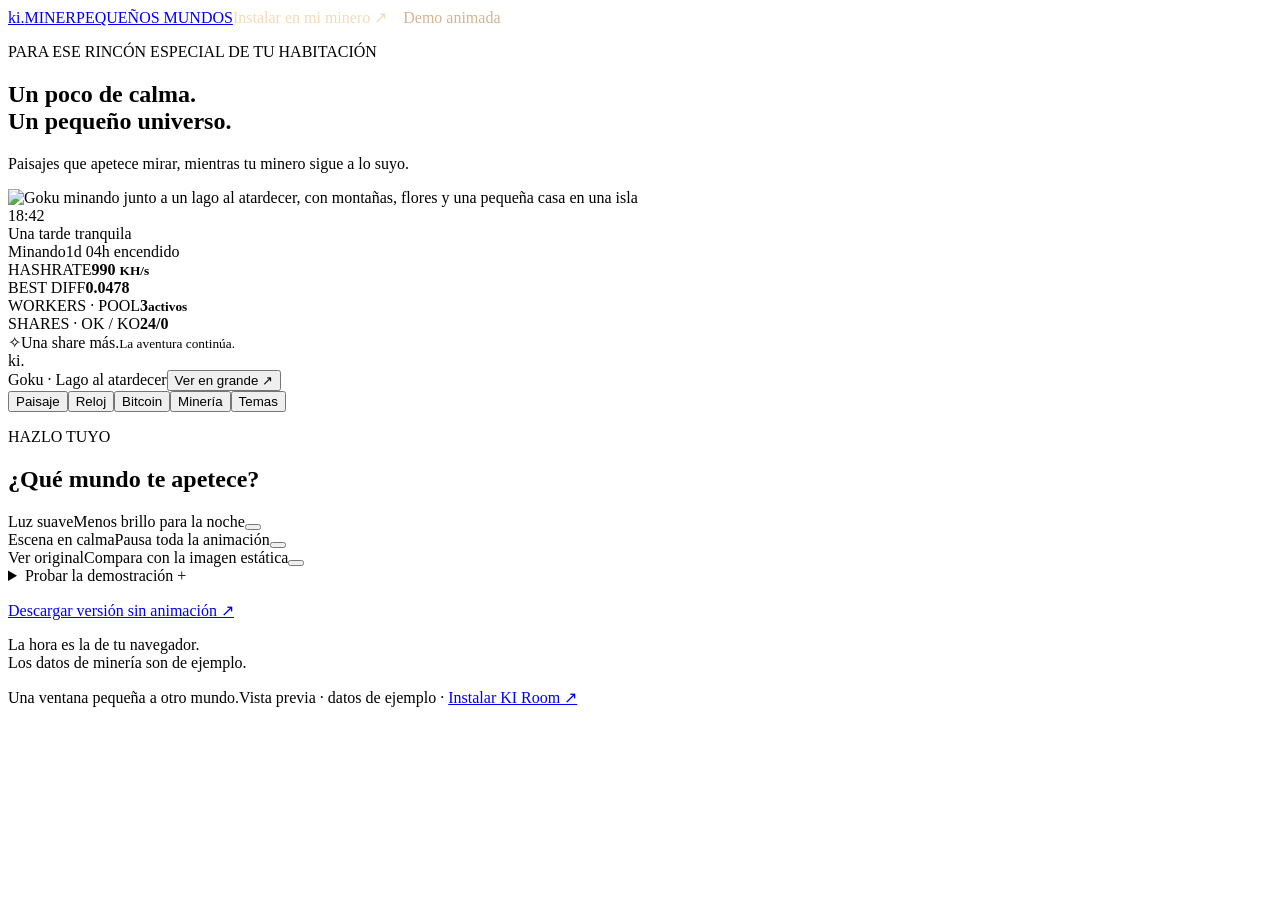
==== commit b4bb36ec: "Set animated demo as default and offer static CYD firmware: web/index.html" ====
--- a/web/index.html
+++ b/web/index.html
@@ -2,65 +2,58 @@
 <html lang="es">
 <head>
   <meta charset="utf-8">
-  <meta name="viewport" content="width=device-width, initial-scale=1">
-  <meta name="theme-color" content="#101829">
-  <meta name="description" content="Instala NerdMiner Anime en tu CYD: Goku, Super Saiyan, Pikachu y Charmander en tu rincón de minería.">
-  <title>NerdMiner Anime · KI Room</title>
-  <link rel="stylesheet" href="style.css">
-  <script type="module" src="https://unpkg.com/esp-web-tools@10/dist/web/install-button.js?module"></script>
-  <script src="app.js" defer></script>
-  <script src="scene-animation.js?v=1" defer></script>
+  <meta name="viewport" content="width=device-width,initial-scale=1">
+  <meta name="theme-color" content="#17191b">
+  <title>KI Miner · Un rincón de calma</title>
+  <link rel="stylesheet" href="room.css?v=6">
+  <link rel="stylesheet" href="animation.css?v=2">
 </head>
 <body>
-  <header class="nav wrap">
-    <a class="brand" href="#"><span class="emblem" aria-hidden="true">悟</span><span>NERDMINER <strong>ANIME</strong></span></a>
-    <nav aria-label="Principal"><a href="#universos">Universos</a><a href="#instalar">Instalar</a><a href="https://github.com/danielalejandrortizz-hash/NerdMiner-Anime">GitHub ↗</a></nav>
-  </header>
+  <header class="site-header"><a class="brand" href="./"><span class="brand-emblem">ki.</span><span>MINER<span class="brand-sub">PEQUEÑOS MUNDOS</span></span></a><a class="install-link" href="instalar.html#instalar">Instalar en mi minero ↗</a><span class="preview-badge"><i></i>Demo animada</span></header>
   <main>
-    <section class="hero wrap" aria-labelledby="hero-title">
-      <div class="hero-copy">
-        <p class="eyebrow"><span class="spark"></span> KI ROOM / ESP32 EDITION</p>
-        <h1 id="hero-title">Tu pequeño minero.<br><em>Un universo de ki.</em></h1>
-        <p class="intro">Goku se une a tu próxima aventura. Dale a tu NerdMiner un nuevo paisaje, conserva tus estadísticas y cambia de universo con un toque.</p>
-        <a class="primary" href="#instalar">Preparar mi placa <span aria-hidden="true">↗</span></a>
-        <p class="hero-note">Para CYD de 2,8″ · Instalación por USB</p>
-      </div>
-      <div class="scene-frame">
-        <button id="hero-pause" class="animation-pause" aria-pressed="false">Pausar animación</button>
-        <img id="hero-art" src="assets/goku-sunset.png" alt="Goku minando cristales junto a un lago al atardecer" fetchpriority="high" width="1448" height="1086">
-        <div class="scene-label"><span class="spark"></span><span id="scene-name">SON GOKU</span><span>01 / 04</span></div>
-        <span class="scene-caption">Un rincón para desconectar. Y seguir minando.</span>
-      </div>
-    </section>
-    <section id="universos" class="universes wrap" aria-labelledby="universe-title">
-      <div class="section-top"><div><p class="eyebrow">ELIGE TU ENERGÍA</p><h2 id="universe-title">Cuatro mundos. Una placa.</h2></div><p>Todos los personajes vienen incluidos.<br>Cámbialos desde la pantalla táctil.</p></div>
-      <div class="characters" role="group" aria-label="Previsualizar personajes">
-        <button class="character selected" data-scene="goku" aria-pressed="true"><img src="assets/goku-sunset.png" alt="" loading="lazy"><span><small>01 / DRAGON BALL</small><strong>Goku</strong><b aria-hidden="true">↗</b></span></button>
-        <button class="character" data-scene="saiyan" aria-pressed="false"><img src="assets/saiyan-sunset.png" alt="" loading="lazy"><span><small>02 / DRAGON BALL</small><strong>Super Saiyan</strong><b aria-hidden="true">↗</b></span></button>
-        <button class="character" data-scene="pikachu" aria-pressed="false"><img src="assets/pikachu-sunset.png" alt="" loading="lazy"><span><small>03 / POKÉMON</small><strong>Pikachu</strong><b aria-hidden="true">↗</b></span></button>
-        <button class="character" data-scene="charmander" aria-pressed="false"><img src="assets/charmander-sunset.png" alt="" loading="lazy"><span><small>04 / POKÉMON</small><strong>Charmander</strong><b aria-hidden="true">↗</b></span></button>
-      </div>
-      <p class="caption">Previsualización de los paisajes. En la placa se añaden el reloj y los datos reales de minería. Esta vista web incluye las animaciones aprobadas. El firmware también anima los cuatro personajes con efectos adaptados al ESP32.</p>
-    </section>
-    <section id="instalar" class="installation wrap" aria-labelledby="install-title">
-      <div class="install-copy"><p class="eyebrow">TU AVENTURA EMPIEZA AQUÍ</p><h2 id="install-title">Conecta.<br>Instala.<br><em>Despierta tu ki.</em></h2><p>Usa Chrome o Edge en un ordenador y un cable USB que transmita datos.</p><ol><li><span>01</span>Selecciona el modelo que aparece en tu placa.</li><li><span>02</span>Conecta la placa por USB y pulsa instalar.</li><li><span>03</span>Al terminar, configura tu Wi-Fi, wallet y pool.</li></ol></div>
-      <div class="install-panel">
-        <p class="panel-heading">CENTRO DE ENTRENAMIENTO <span aria-hidden="true">✦</span></p>
-        <label for="board">Tu placa CYD de 2,8″</label>
-        <select id="board"><option value="">Selecciona tu modelo…</option><option value="ESP32-2432S028R-Room">ESP32-2432S028R · un USB</option><option value="ESP32_2432S028_2USB-Room">ESP32-2432S028 · dos USB</option></select>
-        <p class="field-help">Comprueba la referencia de la parte trasera. Esta versión no incluye las CYD de 3,5″ o 4″.</p>
-        <label for="install-mode">Tipo de instalación</label>
-        <select id="install-mode"><option value="factory">Instalación completa · primera vez</option><option value="update">Actualizar · ya tengo KI Room instalado</option></select>
-        <p id="mode-help" class="field-help">Incluye arranque, particiones y firmware. Puede borrar la configuración anterior.</p>
-        <div class="build-state" id="build-state" role="status" aria-live="polite">Selecciona tu placa para comprobar el firmware.</div>
-        <esp-web-install-button id="installer" hidden><button slot="activate" class="primary install-button">Instalar en mi placa <span aria-hidden="true">⚡</span></button><p slot="unsupported" class="browser-help">Abre esta página en Chrome o Edge en un ordenador con conexión USB.</p><p slot="not-allowed" class="browser-help">La instalación necesita HTTPS o localhost.</p></esp-web-install-button>
-        <a id="download" class="download" hidden>Descargar archivo .bin ↓</a>
-        <p id="hardware-note" class="fineprint">La compilación comprueba el firmware. Las pruebas físicas de pantalla, táctil y rendimiento siguen pendientes.</p>
-        <a class="text-link" href="https://github.com/danielalejandrortizz-hash/NerdMiner-Anime/actions">Ver compilaciones en GitHub ↗</a>
-      </div>
-    </section>
-    <section class="faq wrap" aria-labelledby="faq-title"><p class="eyebrow">ANTES DE EMPEZAR</p><h2 id="faq-title">Sin misterios de otro planeta.</h2><details><summary>¿Cambia la configuración de minería?</summary><p>KI Room conserva el código de minería, Stratum y los ajustes de wallet y pool del proyecto base. La interfaz añade los paisajes, el reloj y el selector de personajes. El rendimiento con esta interfaz está pendiente de pruebas en placa.</p></details><details><summary>¿Puedo volver a la interfaz Pulse?</summary><p>Sí. Abre la página TEMAS en la pantalla de la placa y toca «VOLVER A PULSE / ORIGINAL».</p></details><details><summary>¿Qué hago si no aparece el puerto USB?</summary><p>Prueba otro cable de datos, cierra otros programas que usen el puerto y revisa el controlador USB de tu placa. Si no conecta, consulta las instrucciones del fabricante para entrar en modo de arranque.</p></details><details><summary>¿Cómo configuro el Wi-Fi y la wallet?</summary><p>Tras la instalación, sigue las instrucciones de la pantalla y el portal de configuración del NerdMiner. Introduce tu Wi-Fi, la dirección pública de tu wallet y el pool. Nunca necesitas introducir la frase semilla de tu wallet.</p></details></section>
+    <section class="intro"><p class="eyebrow">PARA ESE RINCÓN ESPECIAL DE TU HABITACIÓN</p><h1>Un poco de calma.<br>Un pequeño universo.</h1><p>Paisajes que apetece mirar, mientras tu minero sigue a lo suyo.</p></section>
+    <div class="workspace">
+      <section class="product" aria-label="Pantalla decorativa del minero">
+        <div class="device">
+          <div class="display-window" id="display-window">
+            <div class="lcd" id="lcd" data-theme="0" data-view="0">
+              <img class="scene-art" id="scene-art" src="assets/goku-sunset.png" alt="Goku minando junto a un lago al atardecer, con montañas, flores y una pequeña casa en una isla">
+              <div class="scene-shade" aria-hidden="true"></div>
+              <div class="fireflies" aria-hidden="true"><i></i><i></i><i></i><i></i></div>
+              <section class="lcd-page landscape-page" data-page="0">
+                <div class="landscape-clock"><time class="mini-time" id="mini-time">18:42</time><div class="mini-date" id="mini-date">Una tarde tranquila</div></div>
+                <div class="landscape-status"><span class="mining-indicator"><i></i><span id="mining-status">Minando</span></span><span class="session-uptime" title="Tiempo encendido de ejemplo">1d 04h <span>encendido</span></span></div>
+                <div class="mining-dashboard" aria-label="Estadísticas de minería de ejemplo">
+                  <div class="mining-stat hashrate-stat"><span class="stat-label">HASHRATE</span><strong class="rate">990 <small>KH/s</small></strong></div>
+                  <div class="mining-stat"><span class="stat-label">BEST DIFF</span><strong id="best-difficulty">0.0478</strong></div>
+                  <div class="mining-stat"><span class="stat-label">WORKERS · POOL</span><strong><span id="workers">3</span><small id="workers-note">activos</small></strong></div>
+                  <div class="mining-stat" title="Shares aceptadas / rechazadas"><span class="stat-label">SHARES · OK / KO</span><strong><span id="shares">24</span><span class="share-slash">/</span><span class="rejected-shares">0</span></strong></div>
+                </div>
+              </section>
+              <section class="lcd-page market-page" data-page="1" hidden><div class="data-sheet"><div class="sheet-label">BITCOIN</div><div class="market-price">75.000 <span>€</span></div><div class="data-divider"></div><div class="data-row"><span>Mejor dificultad</span><strong>0.0478</strong></div><div class="data-row"><span>Altura del bloque</span><strong>900.000</strong></div><div class="data-row"><span>Shares aceptadas</span><strong id="market-shares">24</strong></div><div class="data-status"><i></i><span id="connection-text">Conectado · cifras de ejemplo</span></div></div></section>
+              <section class="lcd-page mining-detail-page" data-page="4" hidden><div class="data-sheet"><div class="sheet-label">TU MEJOR INTENTO · EJEMPLO</div><div class="attempt-ratio">3,98 × 10⁻¹⁴ %</div><div class="data-row"><span>Mejor dificultad</span><strong>0,0478</strong></div><div class="data-row"><span>Objetivo de red</span><strong>120 T</strong></div><div class="data-row"><span>Shares ≥1 · OK / KO</span><strong><span id="detail-shares">24</span> / 0</strong></div><div class="data-row"><span>Hashrate</span><strong id="detail-hash">990 KH/s</strong></div><p class="attempt-note">Comparación, no progreso acumulado.<br>Cada hash es un nuevo intento.</p></div></section>
+              <section class="lcd-page clock-page" data-page="2" hidden><div class="clock-content"><div class="clock-day" id="clock-day">jueves</div><time class="clock-digits" id="main-time"><span id="clock-hours">18</span><b>:</b><span id="clock-minutes">42</span></time><div class="clock-date" id="clock-date">12 de noviembre</div><small class="design-credit">diseñado por Dani con ayuda de codex</small></div><div class="clock-bottom"><i></i>El mundo sigue. Tú, a tu ritmo.</div></section>
+              <section class="lcd-page themes-page" data-page="3" hidden><div class="theme-sheet"><div class="sheet-label">TU PEQUEÑO UNIVERSO</div><div id="lcd-theme-picker" class="lcd-theme-picker"></div></div></section>
+              <div class="share-toast" id="share-toast" role="status"><span>✧</span><span>Una share más.<small>La aventura continúa.</small></span></div>
+              <div class="night-vignette" aria-hidden="true"></div>
+            </div>
+          </div>
+          <div class="frame-bottom"><span>ki.</span><i></i></div>
+        </div>
+        <div class="product-caption"><span id="scene-name">Goku · Lago al atardecer</span><button id="fullscreen">Ver en grande ↗</button></div>
+        <nav class="view-picker" aria-label="Modo de pantalla"><button data-tab="0" aria-pressed="true">Paisaje</button><button data-tab="2" aria-pressed="false">Reloj</button><button data-tab="1" aria-pressed="false">Bitcoin</button><button data-tab="4" aria-pressed="false">Minería</button><button data-tab="3" aria-pressed="false">Temas</button></nav>
+      </section>
+      <aside class="controls">
+        <p class="eyebrow">HAZLO TUYO</p><h2>¿Qué mundo te apetece?</h2><div id="theme-picker" class="theme-picker" aria-label="Escenas"></div>
+        <div class="settings"><div class="setting-row"><label for="night">Luz suave<span>Menos brillo para la noche</span></label><button id="night" class="switch" role="switch" aria-checked="false" aria-label="Luz suave"><i></i></button></div><div class="setting-row"><label for="pause">Escena en calma<span>Pausa toda la animación</span></label><button id="pause" class="switch" role="switch" aria-checked="false" aria-label="Pausar animación"><i></i></button></div></div>
+        <div class="setting-row"><label for="compare">Ver original<span>Compara con la imagen estática</span></label><button id="compare" class="switch" role="switch" aria-checked="false" aria-label="Ver original"><i></i></button></div><details class="demo-options"><summary>Probar la demostración <span>+</span></summary><div><button id="share">✧ Celebrar una share</button><button id="network" aria-pressed="false">Simular desconexión</button></div></details>
+        <p class="demo-note"><a href="instalar.html?animation=static#instalar">Descargar versión sin animación ↗</a></p>
+        <p class="demo-note">La hora es la de tu navegador.<br>Los datos de minería son de ejemplo.</p>
+      </aside>
+    </div>
+    <footer><span>Una ventana pequeña a otro mundo.</span><span>Vista previa · datos de ejemplo · <a href="instalar.html#instalar">Instalar KI Room ↗</a></span></footer>
   </main>
-  <footer class="wrap"><a class="brand" href="#">NERDMINER <strong>ANIME</strong></a><p>Un proyecto de fans basado en <a href="https://github.com/HenrysCat/NerdMiner-Modded">NerdMiner Modded</a> y <a href="https://github.com/BitMaker-hub/NerdMiner_v2">NerdMiner v2</a>.<br>Personajes de sus respectivos titulares. Sin afiliación oficial. <a href="https://github.com/danielalejandrortizz-hash/NerdMiner-Anime/blob/main/LICENSE">Licencia del proyecto</a>.</p></footer>
+  <script src="room.js?v=5"></script>
+  <script src="animation.js?v=4"></script>
 </body>
 </html>
--- a/web/animation.css
+++ b/web/animation.css
@@ -0,0 +1,6 @@
+
+.scene-motion{position:absolute;inset:0;width:320px;height:240px;pointer-events:none}
+.lcd.original .scene-motion,.lcd.original .fireflies{visibility:hidden}
+.preview-badge{color:#d5b490}.preview-badge i{background:#e1bc7e}
+
+.install-link{color:#f5dab5;margin-left:auto;margin-right:1rem;font:inherit;text-decoration:none}.site-header{flex-wrap:wrap;gap:12px}
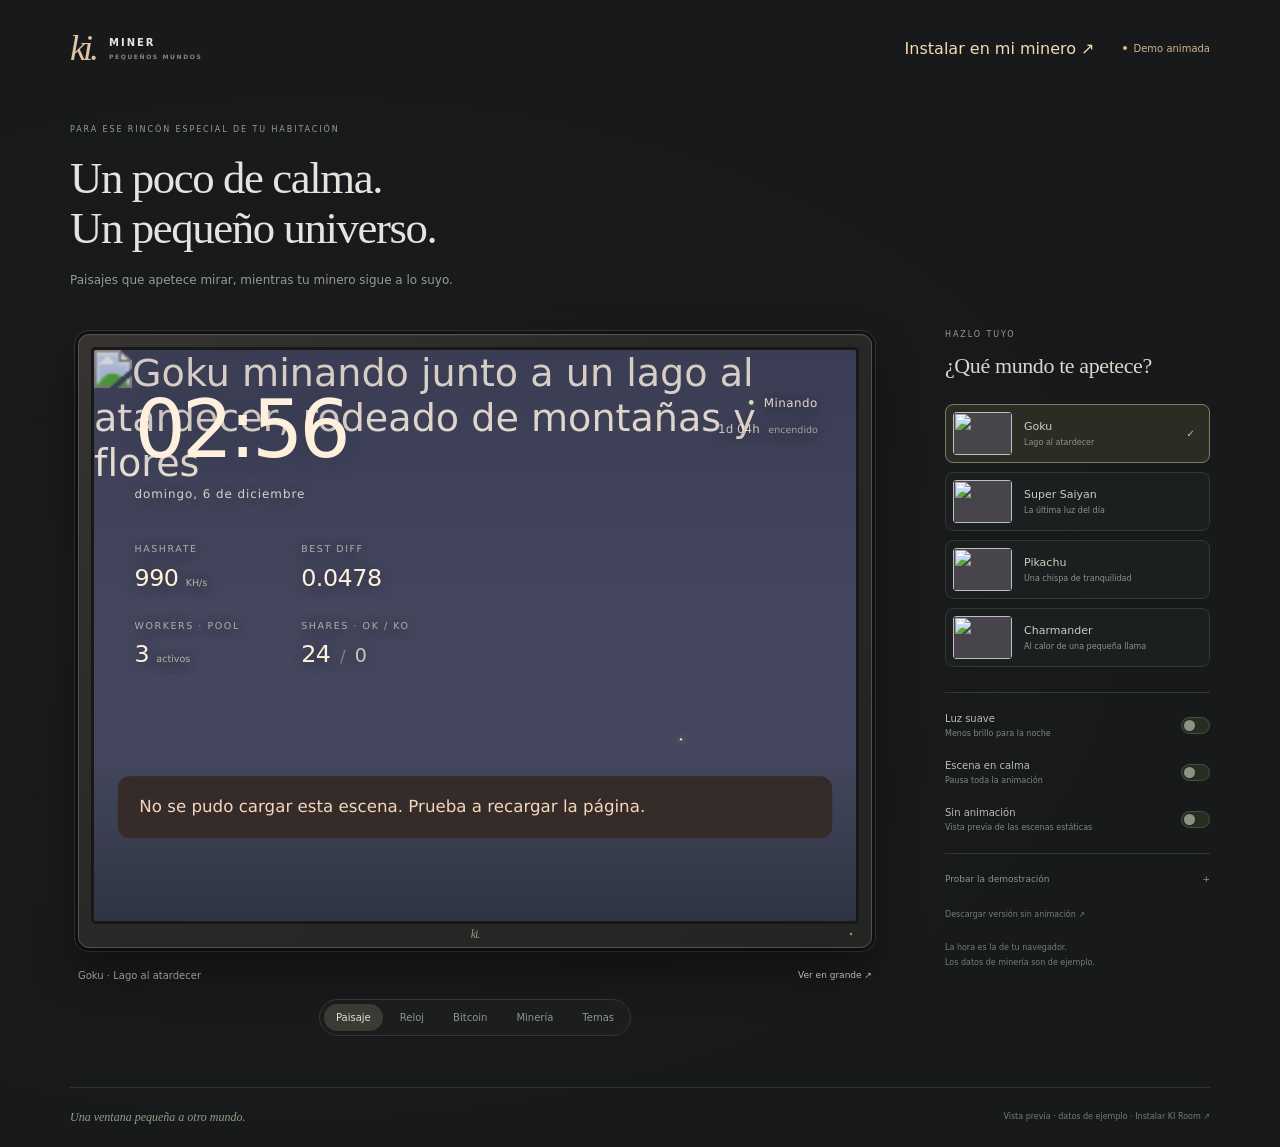
==== commit 50cfa208: "Fix invalid hashrate samples, readable metrics, foreground petals and demo styling" ====
--- a/web/index.html
+++ b/web/index.html
@@ -31,7 +31,7 @@
                 </div>
               </section>
               <section class="lcd-page market-page" data-page="1" hidden><div class="data-sheet"><div class="sheet-label">BITCOIN</div><div class="market-price">75.000 <span>€</span></div><div class="data-divider"></div><div class="data-row"><span>Mejor dificultad</span><strong>0.0478</strong></div><div class="data-row"><span>Altura del bloque</span><strong>900.000</strong></div><div class="data-row"><span>Shares aceptadas</span><strong id="market-shares">24</strong></div><div class="data-status"><i></i><span id="connection-text">Conectado · cifras de ejemplo</span></div></div></section>
-              <section class="lcd-page mining-detail-page" data-page="4" hidden><div class="data-sheet"><div class="sheet-label">TU MEJOR INTENTO · EJEMPLO</div><div class="attempt-ratio">3,98 × 10⁻¹⁴ %</div><div class="data-row"><span>Mejor dificultad</span><strong>0,0478</strong></div><div class="data-row"><span>Objetivo de red</span><strong>120 T</strong></div><div class="data-row"><span>Shares ≥1 · OK / KO</span><strong><span id="detail-shares">24</span> / 0</strong></div><div class="data-row"><span>Hashrate</span><strong id="detail-hash">990 KH/s</strong></div><p class="attempt-note">Comparación, no progreso acumulado.<br>Cada hash es un nuevo intento.</p></div></section>
+              <section class="lcd-page mining-detail-page" data-page="4" hidden><div class="data-sheet"><div class="sheet-label">TU MEJOR INTENTO · EJEMPLO</div><div class="attempt-ratio">&lt; 0,0001 %</div><div class="data-row"><span>Mejor dificultad</span><strong>0,0478</strong></div><div class="data-row"><span>Objetivo de red</span><strong>120 T</strong></div><div class="data-row"><span>Shares ≥1 · OK / KO</span><strong><span id="detail-shares">24</span> / 0</strong></div><div class="data-row"><span>Hashrate</span><strong id="detail-hash">990 KH/s</strong></div><p class="attempt-note">Porcentaje aproximado de la dificultad de red.<br>No es progreso acumulado; cada hash es nuevo.</p></div></section>
               <section class="lcd-page clock-page" data-page="2" hidden><div class="clock-content"><div class="clock-day" id="clock-day">jueves</div><time class="clock-digits" id="main-time"><span id="clock-hours">18</span><b>:</b><span id="clock-minutes">42</span></time><div class="clock-date" id="clock-date">12 de noviembre</div><small class="design-credit">diseñado por Dani con ayuda de codex</small></div><div class="clock-bottom"><i></i>El mundo sigue. Tú, a tu ritmo.</div></section>
               <section class="lcd-page themes-page" data-page="3" hidden><div class="theme-sheet"><div class="sheet-label">TU PEQUEÑO UNIVERSO</div><div id="lcd-theme-picker" class="lcd-theme-picker"></div></div></section>
               <div class="share-toast" id="share-toast" role="status"><span>✧</span><span>Una share más.<small>La aventura continúa.</small></span></div>
@@ -46,7 +46,7 @@
       <aside class="controls">
         <p class="eyebrow">HAZLO TUYO</p><h2>¿Qué mundo te apetece?</h2><div id="theme-picker" class="theme-picker" aria-label="Escenas"></div>
         <div class="settings"><div class="setting-row"><label for="night">Luz suave<span>Menos brillo para la noche</span></label><button id="night" class="switch" role="switch" aria-checked="false" aria-label="Luz suave"><i></i></button></div><div class="setting-row"><label for="pause">Escena en calma<span>Pausa toda la animación</span></label><button id="pause" class="switch" role="switch" aria-checked="false" aria-label="Pausar animación"><i></i></button></div></div>
-        <div class="setting-row"><label for="compare">Ver original<span>Compara con la imagen estática</span></label><button id="compare" class="switch" role="switch" aria-checked="false" aria-label="Ver original"><i></i></button></div><details class="demo-options"><summary>Probar la demostración <span>+</span></summary><div><button id="share">✧ Celebrar una share</button><button id="network" aria-pressed="false">Simular desconexión</button></div></details>
+        <div class="setting-row"><label for="compare">Sin animación<span>Vista previa de las escenas estáticas</span></label><button id="compare" class="switch" role="switch" aria-checked="false" aria-label="Ver sin animación"><i></i></button></div><details class="demo-options"><summary>Probar la demostración <span>+</span></summary><div><button id="share">✧ Celebrar una share</button><button id="network" aria-pressed="false">Simular desconexión</button></div></details>
         <p class="demo-note"><a href="instalar.html?animation=static#instalar">Descargar versión sin animación ↗</a></p>
         <p class="demo-note">La hora es la de tu navegador.<br>Los datos de minería son de ejemplo.</p>
       </aside>
--- a/web/room.css
+++ b/web/room.css
@@ -0,0 +1,24 @@
+:root{color-scheme:dark;font-family:ui-sans-serif,system-ui,-apple-system,BlinkMacSystemFont,"Segoe UI",sans-serif;background:#17191b;color:#e5e3de;--muted:#8c8e8c;--accent:#d5b490;--line:#323431}*{box-sizing:border-box}body{margin:0;min-height:100vh;background:radial-gradient(ellipse at 24% 53%,#3a30261f,transparent 60%),#17191b}button{font:inherit;cursor:pointer;touch-action:manipulation}button:focus-visible,a:focus-visible,summary:focus-visible{outline:2px solid #dcc2a2;outline-offset:5px}a{color:inherit;text-decoration:none}button:disabled{opacity:.4;cursor:default}.site-header{max-width:1240px;margin:auto;padding:30px 50px;display:flex;justify-content:space-between;align-items:center}.brand{display:flex;align-items:center;gap:13px;font-size:10px;letter-spacing:2px;font-weight:550}.brand-emblem{font-family:Georgia,serif;font-size:36px;font-style:italic;font-weight:400;letter-spacing:-3px;color:#e1c3a2;line-height:1}.brand-sub{display:block;font-size:6px;color:#848780;letter-spacing:1.6px;margin-top:5px}.preview-badge{font-size:10px;color:#8f928a;display:flex;align-items:center;gap:7px}.preview-badge i{width:4px;height:4px;background:#a7bba0;border-radius:50%}main{max-width:1240px;margin:auto;padding:0 50px}.intro{margin:28px 0 34px}.eyebrow{font-size:8px;letter-spacing:1.9px;color:#979c94;line-height:1.5;font-weight:500}.intro h1{font-family:Georgia,"Times New Roman",serif;font-weight:400;font-size:clamp(34px,3.5vw,49px);line-height:1.12;letter-spacing:-1.4px;margin:17px 0}.intro>p:last-child{font-size:12px;color:#969b94;line-height:1.8;margin:0}.workspace{display:grid;grid-template-columns:minmax(0,1fr) 265px;gap:65px;align-items:start}.product{padding:8px}.device{padding:15px 15px 0;border-radius:11px;background:linear-gradient(135deg,#363331,#292827 45%,#242423);border:1px solid #55504a;box-shadow:0 20px 45px #0006,inset 0 1px 1px #c1aa8614,0 0 0 3px #111314,0 0 0 4px #363631}.display-window{position:relative;aspect-ratio:4/3;background:#25282b;overflow:hidden;isolation:isolate;border-radius:2px;box-shadow:0 0 0 3px #171817}.lcd{position:absolute;inset:0;width:320px;height:240px;transform-origin:top left;overflow:hidden;background:#43465c;font-family:ui-sans-serif,system-ui,sans-serif;color:#fff3e4}.scene-art{position:absolute;inset:0;width:320px;height:240px;object-fit:cover;object-position:center;display:block;image-rendering:auto;transition:opacity .35s ease;user-select:none}.scene-shade{position:absolute;inset:0;background:linear-gradient(180deg,#11152a30,transparent 45%,transparent 72%,#121b1d6b);pointer-events:none;transition:background .5s}.lcd-page{position:absolute;inset:0;width:320px;height:240px}.lcd-page[hidden]{display:none!important}.landscape-clock{position:absolute;left:17px;top:15px;color:#fff0dd;text-shadow:0 1px 8px #28304750}.mini-time{display:block;font-size:34px;line-height:1.1;letter-spacing:-1.8px;font-weight:300;font-variant-numeric:tabular-nums}.mini-date{font-size:5px;font-weight:450;letter-spacing:.4px;margin-top:5px;color:#fff0dfd1}.mining-indicator{display:flex;align-items:center;gap:4px}.mining-indicator i,.data-status i,.clock-bottom i{display:inline-block;width:2.5px;height:2.5px;border-radius:50%;background:#d2e2ad;box-shadow:0 0 4px #e1e7bb33}.frame-bottom{display:flex;justify-content:center;align-items:center;height:26px;position:relative}.frame-bottom>span{font:italic 12px Georgia,serif;color:#999082;letter-spacing:-1px}.frame-bottom>i{position:absolute;right:4px;width:2px;height:2px;border-radius:50%;background:#b3bf9a;box-shadow:0 0 3px #a4bd8666}.product-caption{display:flex;justify-content:space-between;align-items:center;padding:19px 0 16px;color:#95998f;font-size:10px;gap:15px}.product-caption button{font-size:9px;color:#b8b8ab;background:none;border:0;padding:3px 0}.view-picker{display:flex;gap:5px;padding:4px;border:1px solid #343733;border-radius:24px;width:max-content;max-width:100%;margin:0 auto;background:#1c1e1e}.view-picker button{border:0;background:none;color:#8f958c;padding:8px 17px;font-size:10px;border-radius:20px;transition:.2s}.view-picker button[aria-pressed=true]{background:#3a3b34;color:#e9dfcb;box-shadow:0 1px 5px #0002}.controls{padding-top:3px}.controls>.eyebrow{margin:0}.controls h2{font-family:Georgia,serif;font-weight:400;font-size:22px;line-height:1.3;color:#d6d7cb;margin:11px 0 23px;letter-spacing:-.4px}.theme-picker{display:flex;flex-direction:column;gap:9px}.theme-card{position:relative;display:flex;align-items:center;gap:12px;min-height:59px;background:#1c1f1f;border:1px solid #343831;border-radius:8px;padding:7px;text-align:left;color:#cccdbf;transition:background .2s,border-color .2s}.theme-card:hover{background:#252923;border-color:#6c7460}.theme-card[aria-pressed=true]{background:#2b2d25;border-color:#817d65}.theme-thumb{width:59px;height:43px;flex:0 0 59px;border-radius:4px;object-fit:cover;background:#48444c;display:block}.theme-card strong{font-size:11px;font-weight:500;display:block}.theme-card small{font-size:8px;color:#8b9385;display:block;margin-top:5px}.theme-check{margin-left:auto;padding-right:7px;color:#c6c8a2;font-size:10px;opacity:0}.theme-card[aria-pressed=true] .theme-check{opacity:1}.settings{margin-top:25px;border-top:1px solid #33382e;padding-top:9px}.setting-row{display:flex;align-items:center;justify-content:space-between;gap:12px;padding:11px 0}.setting-row label{font-size:10px;color:#b9beb0;cursor:pointer}.setting-row label>span{display:block;color:#7e8879;font-size:8px;margin-top:5px}.switch{border:1px solid #495040;background:#272d23;border-radius:20px;width:29px;height:17px;padding:2px;transition:.2s;flex-shrink:0}.switch i{display:block;width:11px;height:11px;border-radius:50%;background:#8b9581;transition:.2s;transform:translateX(0)}.switch[aria-checked=true]{background:#6a7050;border-color:#939871}.switch[aria-checked=true] i{transform:translateX(11px);background:#e3dfbd}.demo-options{border-top:1px solid #33382e;margin-top:10px;padding-top:15px}.demo-options summary{list-style:none;cursor:pointer;color:#8c9684;font-size:9px;display:flex;justify-content:space-between;align-items:center;padding:5px 0}.demo-options summary::-webkit-details-marker{display:none}.demo-options[open] summary>span{rotate:45deg}.demo-options>div{display:flex;gap:8px;flex-wrap:wrap;padding-top:12px}.demo-options button{font-size:8px;border:1px solid #454d3e;border-radius:5px;background:#242b21;color:#a6af98;padding:9px}.demo-note{font-size:8px;line-height:1.9;color:#737f6f;margin-top:18px}footer{border-top:1px solid #30342f;margin-top:43px;padding:22px 0;display:flex;justify-content:space-between;gap:20px;color:#737e6d;font-size:8px;line-height:1.8}footer>span:first-child{font:italic 12px Georgia,serif;color:#949d89}.lcd[data-view="1"] .scene-shade{background:#141c2ca1;backdrop-filter:blur(1.5px)}.lcd[data-view="2"] .scene-shade{background:linear-gradient(180deg,#2024394a,#161e3773)}.lcd[data-view="3"] .scene-shade{background:#121c28ad;backdrop-filter:blur(2px)}.clock-page{display:grid;place-items:center;text-align:center}.clock-content{width:100%;display:flex;flex-direction:column;align-items:center;justify-content:center;gap:9px;filter:drop-shadow(0 2px 6px #11162e66)}.clock-day{font-size:6px;letter-spacing:2px;text-transform:uppercase;color:#fff0e1d6;line-height:1}.clock-digits{display:flex;align-items:center;justify-content:center;gap:3px;font-size:62px;font-weight:250;line-height:1;font-variant-numeric:tabular-nums;color:#fff1e3;letter-spacing:-2.8px}.clock-digits>span{display:block;width:72px;text-align:center}.clock-digits>b{font-size:46px;font-weight:250;width:14px;letter-spacing:0;line-height:1;transform:translateY(-3px)}.clock-date{font-size:6px;letter-spacing:.8px;color:#fff0e1d6;line-height:1.3}.clock-bottom{position:absolute;bottom:14px;left:0;right:0;display:flex;justify-content:center;align-items:center;gap:5px;color:#f7e8d7b8;font-size:4px;letter-spacing:.3px}.clock-bottom i{width:2px;height:2px}.data-sheet{position:absolute;inset:35px 37px 30px;padding:17px 19px;background:#1b23334d;border:1px solid #f6e9dd22;border-radius:7px;backdrop-filter:blur(5px)}.sheet-label{font-size:5px;letter-spacing:1.2px;color:#e8dcc9b3}.market-price{font-size:27px;font-weight:350;letter-spacing:-.8px;margin:7px 0 11px;font-variant-numeric:tabular-nums}.market-price span{font-size:16px;color:#fff1de99}.data-divider{height:1px;background:#e6d9c81c;margin-bottom:10px}.data-row{display:flex;justify-content:space-between;font-size:5px;color:#dbd8c9ad;margin:8px 0}.data-row strong{font-weight:500;color:#f2e8d5;font-variant-numeric:tabular-nums}.data-status{display:flex;align-items:center;gap:4px;font-size:4px;color:#d8dfc3a8;margin-top:12px}.theme-sheet{position:absolute;inset:28px 22px}.theme-sheet>.sheet-label{text-align:center}.lcd-theme-picker{display:grid;grid-template-columns:1fr 1fr;gap:8px;margin-top:13px}.lcd-character{height:70px;padding:0;border:1px solid #f1dec73b;border-radius:4px;overflow:hidden;background:#222c35;color:#f2e8d8;position:relative}.lcd-character img{display:block;width:100%;height:100%;object-fit:cover;opacity:.72}.lcd-character>span{position:absolute;bottom:0;left:0;right:0;padding:13px 6px 6px;background:linear-gradient(transparent,#15202be6);font-size:5px;text-align:left;letter-spacing:.3px}.lcd-character[aria-pressed=true]{border-color:#edd4a9;box-shadow:0 0 0 1px #edd4a922}.share-toast{position:absolute;bottom:29px;left:14px;display:flex;align-items:center;gap:7px;padding:7px 10px;color:#f4edce;background:#243121e6;border:1px solid #bec9a14d;border-radius:5px;font-size:6px;backdrop-filter:blur(4px);opacity:0;transform:translateY(5px);transition:.45s;pointer-events:none;z-index:5}.share-toast>span:first-child{font-size:16px}.share-toast small{display:block;font-size:4px;color:#b5c4a4;margin-top:3px}.lcd.celebrating .share-toast{opacity:1;transform:translateY(0)}.fireflies{position:absolute;inset:0;pointer-events:none}.fireflies i{position:absolute;width:1px;height:1px;left:61%;top:78%;background:#f9e5ac;border-radius:50%;box-shadow:0 0 3px #f9e5ac;animation:float-light 8s ease-in-out infinite}.fireflies i:nth-child(2){left:77%;top:68%;animation-delay:-3s}.fireflies i:nth-child(3){left:30%;top:84%;animation-delay:-5s}.fireflies i:nth-child(4){left:85%;top:82%;animation-delay:-1s}.lcd.paused *{animation-play-state:paused!important}.lcd.offline .mining-indicator i,.lcd.offline .data-status i{background:#dfb298;box-shadow:none}.night-vignette{position:absolute;inset:0;pointer-events:none;z-index:6;opacity:0;background:#131c4270;box-shadow:inset 0 0 40px #10162555;transition:opacity .8s}.lcd.night-mode .night-vignette{opacity:1}.lcd.night-mode .scene-art{filter:brightness(.68) saturate(.7)}.asset-error{position:absolute;inset:auto 10px 35px;padding:9px;border-radius:5px;background:#352b28;color:#f3d6be;font-size:7px;z-index:8}.display-window:fullscreen{width:min(100vw,133.333vh);height:auto;aspect-ratio:4/3;margin:auto;border-radius:0}.display-window:fullscreen::backdrop{background:#101212}@keyframes float-light{0%,100%{opacity:0;transform:translate(0,0)}35%{opacity:.65}65%{opacity:.1;transform:translate(3px,-7px)}}
+
+/* Plain text in the open sky, entirely left of the characters. */
+.landscape-status{position:absolute;right:16px;top:19px;display:flex;flex-direction:column;align-items:flex-end;gap:5px;color:#fff1dfdc;text-shadow:0 1px 5px #202035a6;font-size:5px}
+.landscape-status .mining-indicator{gap:4px;font-size:5px;letter-spacing:.2px}
+.session-uptime{font-size:5px;font-variant-numeric:tabular-nums;color:#fff0dfc4}
+.session-uptime>span{font-size:4px;color:#fff0df8f;margin-left:2px}
+.mining-dashboard{position:absolute;left:17px;top:82px;width:125px;display:grid;grid-template-columns:1fr 1fr;column-gap:15px;row-gap:13px;background:none;border:0;box-shadow:none;backdrop-filter:none;color:#fff0dc;text-shadow:0 1px 5px #202035a6;pointer-events:none}
+.mining-stat{position:relative;min-width:0;padding:0;border:0;display:flex;flex-direction:column;gap:5px}
+.stat-label{font-size:4px;font-weight:450;letter-spacing:.65px;white-space:nowrap;color:#e3decdaf;line-height:1}
+.mining-stat>strong{display:flex;align-items:baseline;gap:3px;font-size:10px;font-weight:500;line-height:1;font-variant-numeric:tabular-nums;letter-spacing:-.2px;white-space:nowrap}
+.mining-stat.hashrate-stat>strong{font-size:10px;color:#fff2d6}
+.mining-stat>strong small{font-size:4px;font-weight:400;letter-spacing:0;color:#f1e4c9b0}
+.share-slash{font-size:7px;font-weight:300;color:#ecdfc466;margin:0 1px}
+.rejected-shares{font-size:8px;color:#c9c9b5}
+.share-legend{position:absolute;top:26px;left:9px;font-size:3px;white-space:nowrap;letter-spacing:.05px;color:#c8cbb497}
+.lcd[data-view="0"] .share-toast{bottom:13px}
+.lcd.offline .landscape-status .mining-indicator{color:#f5cbb1}
+
+@media(max-width:1000px){.site-header{padding:25px 32px}main{padding:0 32px}.workspace{gap:35px;grid-template-columns:minmax(0,1fr) 240px}.intro h1{font-size:40px}.device{padding:12px 12px 0}}@media(max-width:760px){.site-header{padding:23px}main{padding:0 23px}.intro{margin:17px 0 27px}.intro h1{font-size:37px}.intro>p:last-child{font-size:11px}.eyebrow{font-size:7px}.workspace{display:flex;flex-direction:column;gap:32px}.product,.controls{width:100%}.product{padding:4px}.controls h2{font-size:23px}.theme-picker{display:grid;grid-template-columns:1fr 1fr;gap:9px}.theme-card{gap:8px}.theme-thumb{width:49px;flex-basis:49px}.theme-card strong{font-size:10px}.theme-card small{font-size:7px}.theme-check{padding-right:1px}.settings{margin-top:20px}.setting-row label{font-size:12px}.setting-row label>span{font-size:10px}.demo-note{font-size:9px}.demo-options summary{font-size:11px}.demo-options button{font-size:10px}.view-picker button{font-size:11px;padding:9px 18px}footer{margin-top:27px;flex-direction:column;gap:10px}.product-caption{font-size:10px}.product-caption button{font-size:10px}}@media(max-width:380px){.theme-picker{grid-template-columns:1fr}.intro h1{font-size:33px}.view-picker button{padding:8px 14px}.intro>p:last-child{max-width:260px}}@media(prefers-reduced-motion:reduce){*,*:before,*:after{animation:none!important;transition:none!important}}
+
+.design-credit{font-size:5px;color:#fff0e1c9;letter-spacing:.15px}.attempt-ratio{font-size:21px;margin:12px 0;color:#fff0dd}.attempt-note{font-size:5px;line-height:1.7;color:#e8dcc9}.lcd[data-view="4"] .scene-shade{background:#141c2c99}.view-picker{flex-wrap:wrap;justify-content:center}.view-picker button{padding:8px 12px}
+/* Market data stays in the open sky so the selected character remains visible. */
+.market-page .data-sheet{inset:14px auto auto 16px;width:150px;padding:10px 9px;background:#1b233326;border-color:#f6e9dd18;backdrop-filter:none}.lcd[data-view="1"] .scene-shade{background:linear-gradient(90deg,#141c2c70,transparent 80%);backdrop-filter:none}
--- a/web/animation.css
+++ b/web/animation.css
@@ -4,3 +4,7 @@
 .preview-badge{color:#d5b490}.preview-badge i{background:#e1bc7e}
 
 .install-link{color:#f5dab5;margin-left:auto;margin-right:1rem;font:inherit;text-decoration:none}.site-header{flex-wrap:wrap;gap:12px}
+
+/* Keep motion visible above the backdrop and beneath the data. */
+.scene-art{z-index:0}.scene-shade{z-index:1}.scene-motion{z-index:2}
+.fireflies{z-index:3}.lcd-page{z-index:4}
